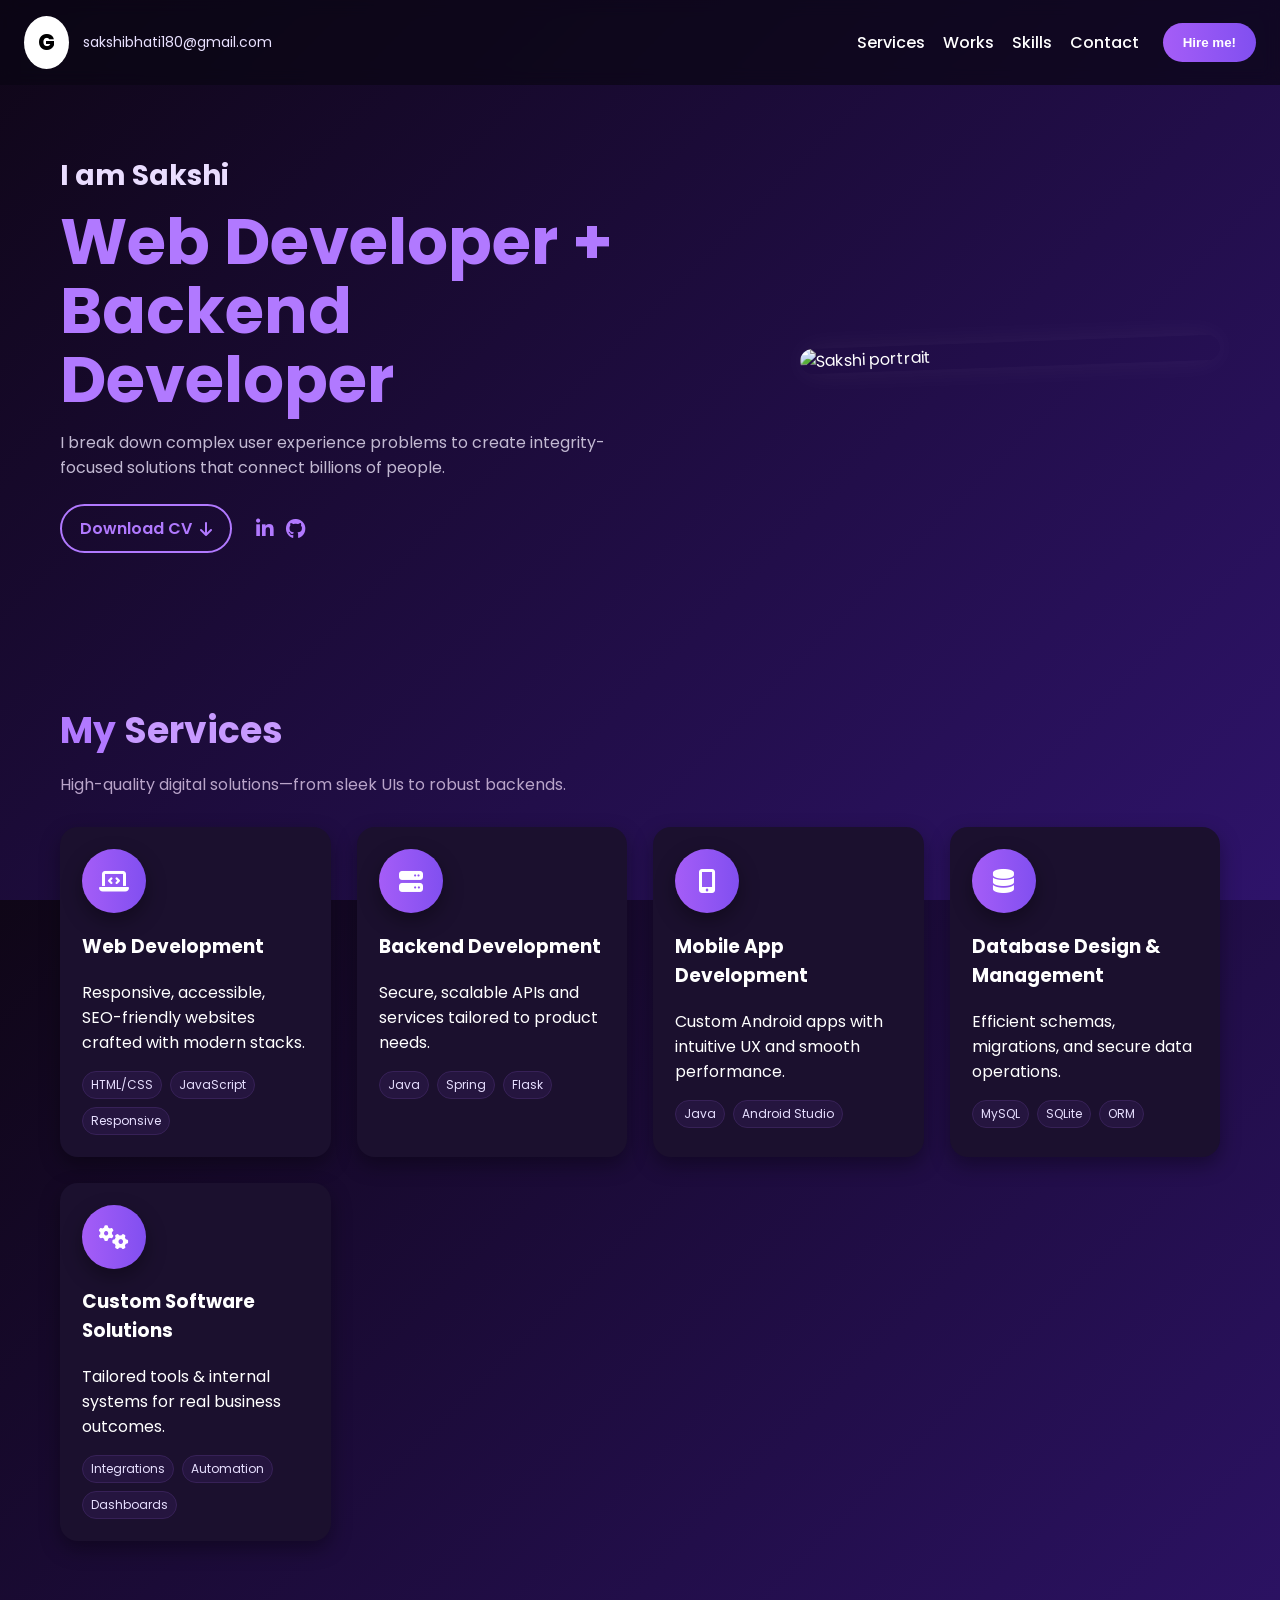
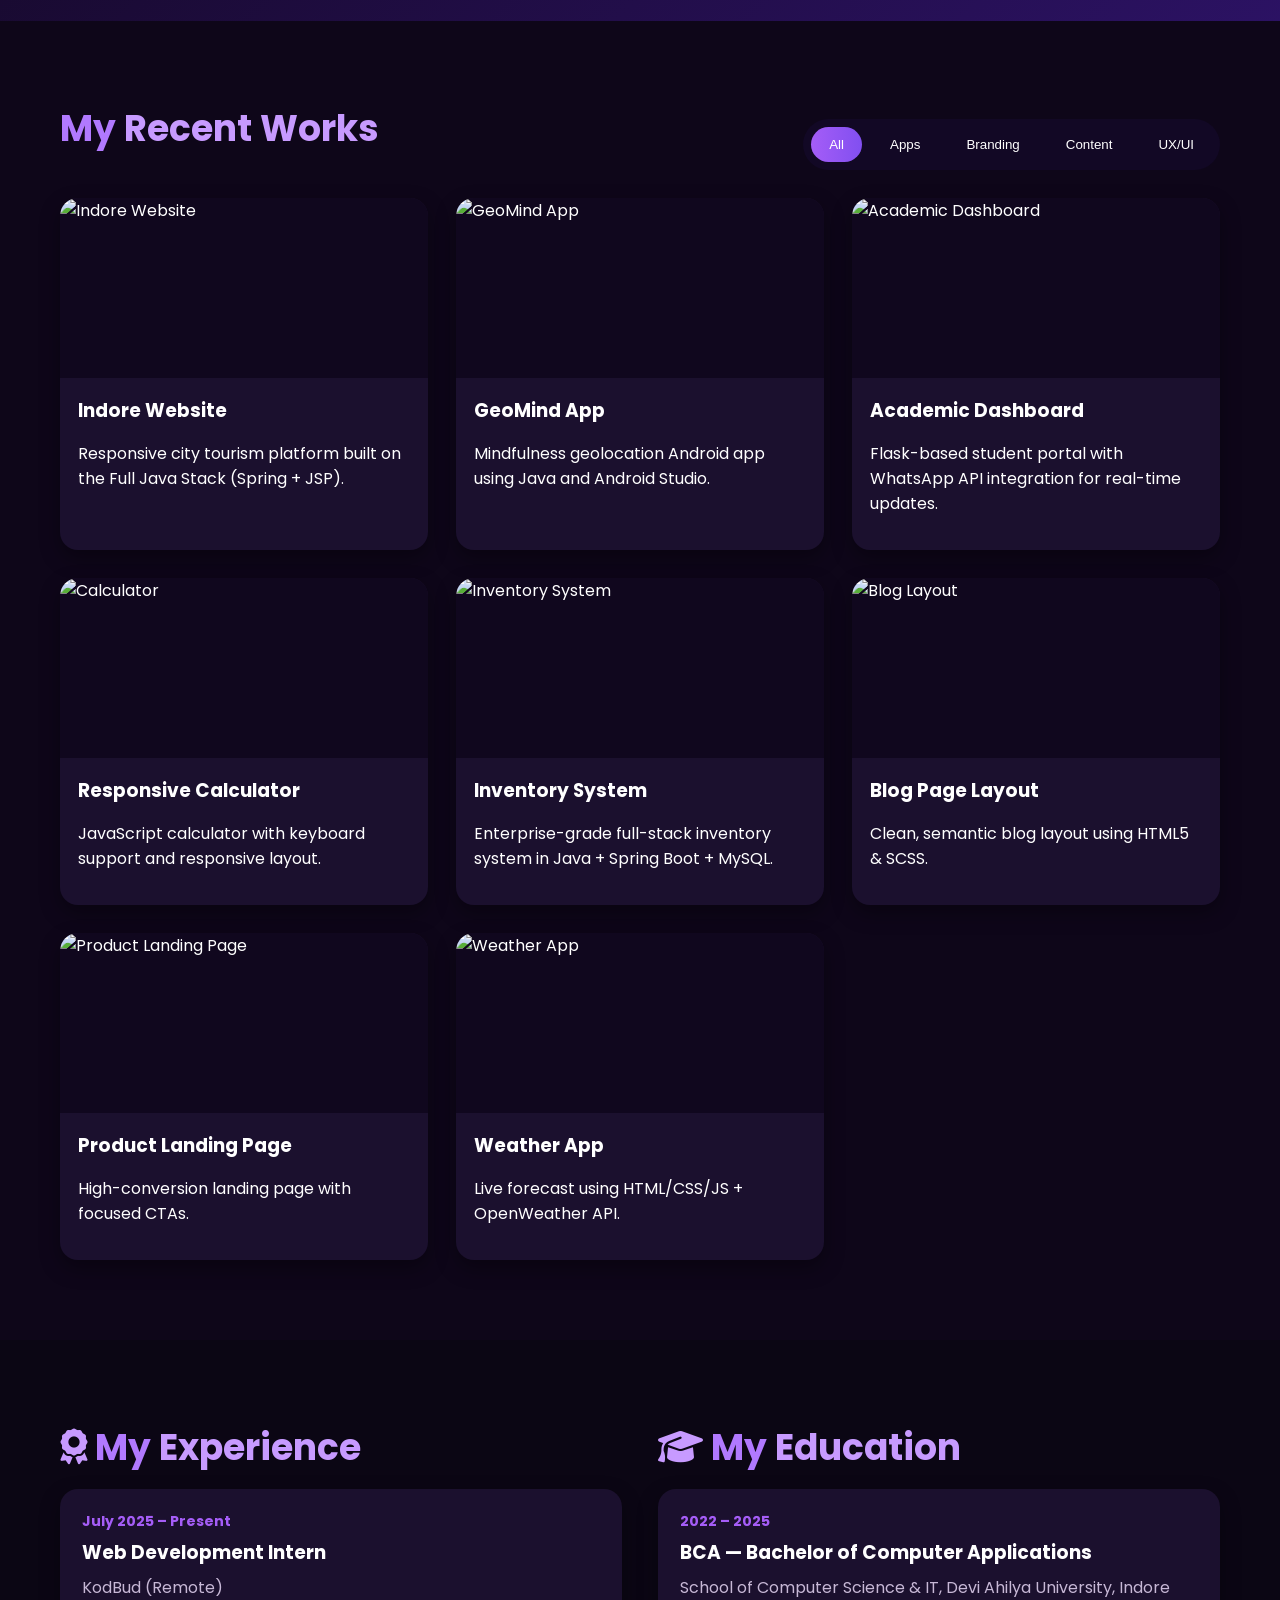
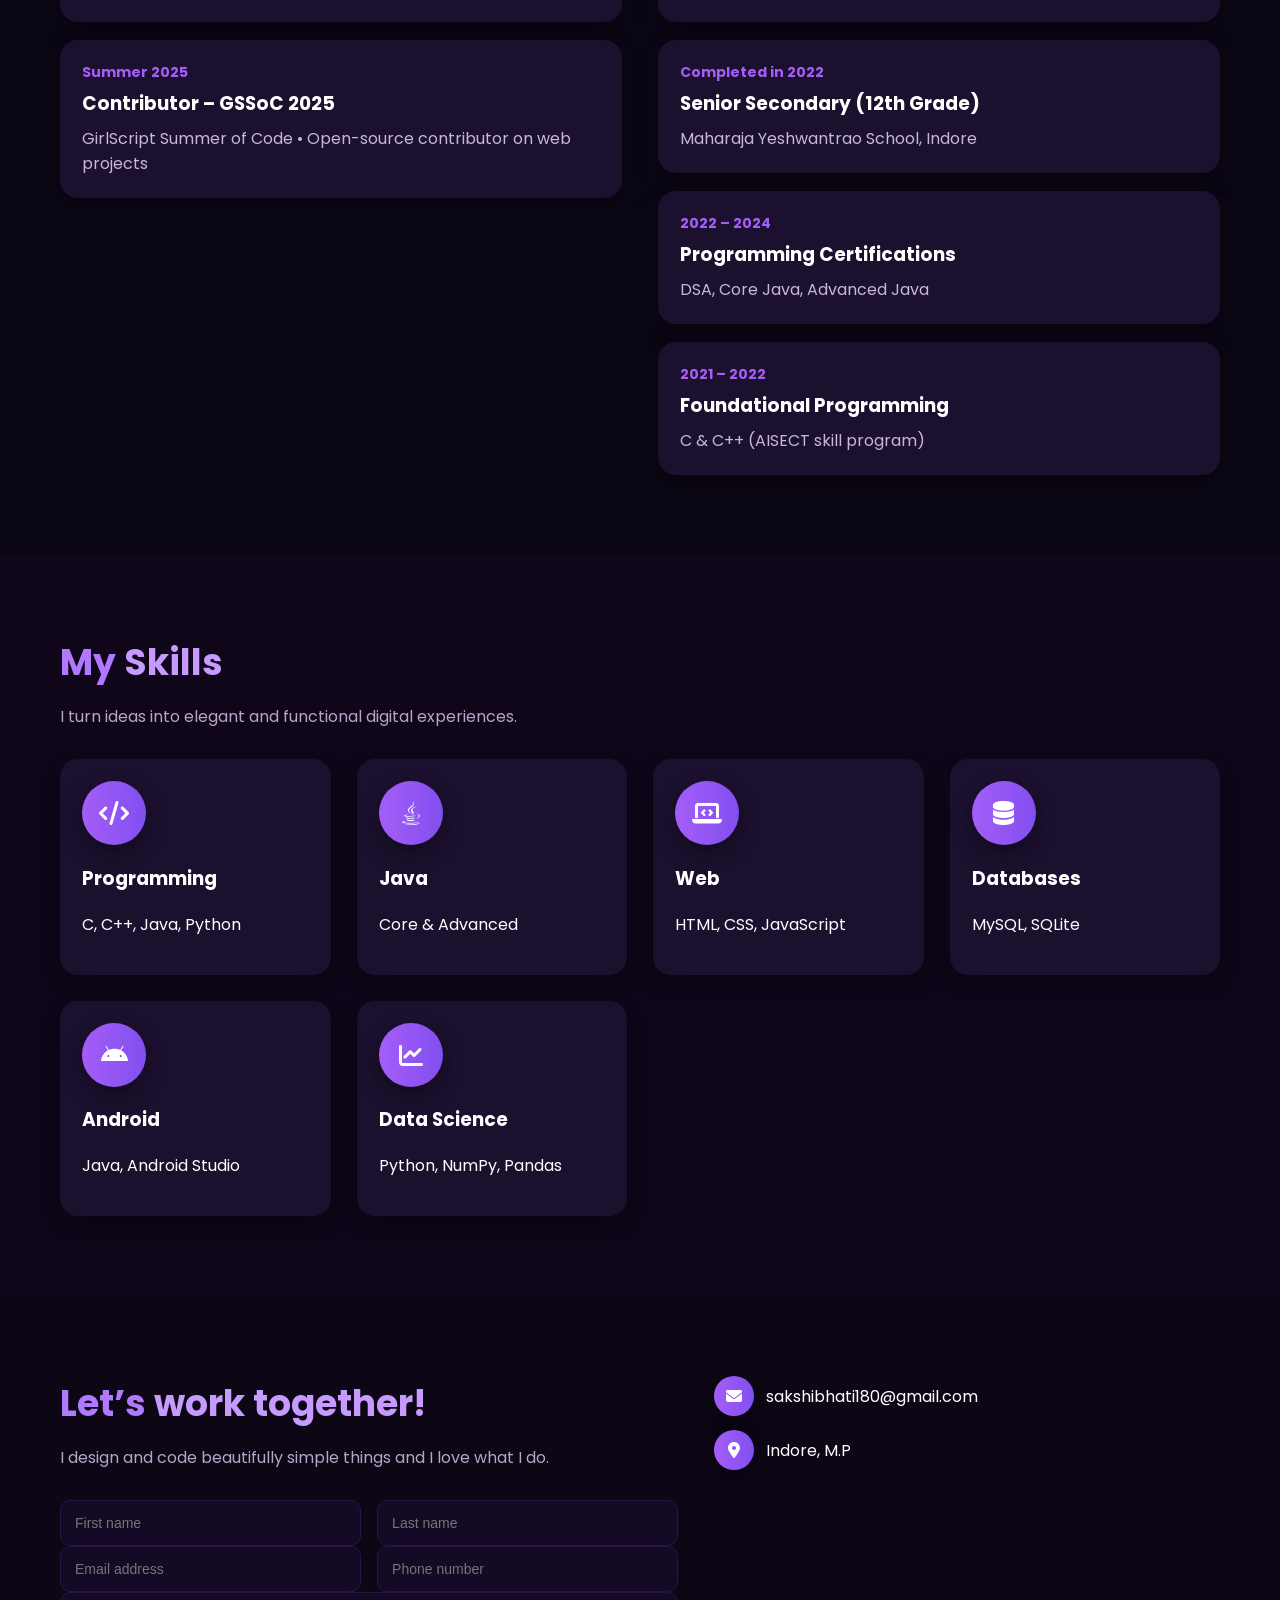
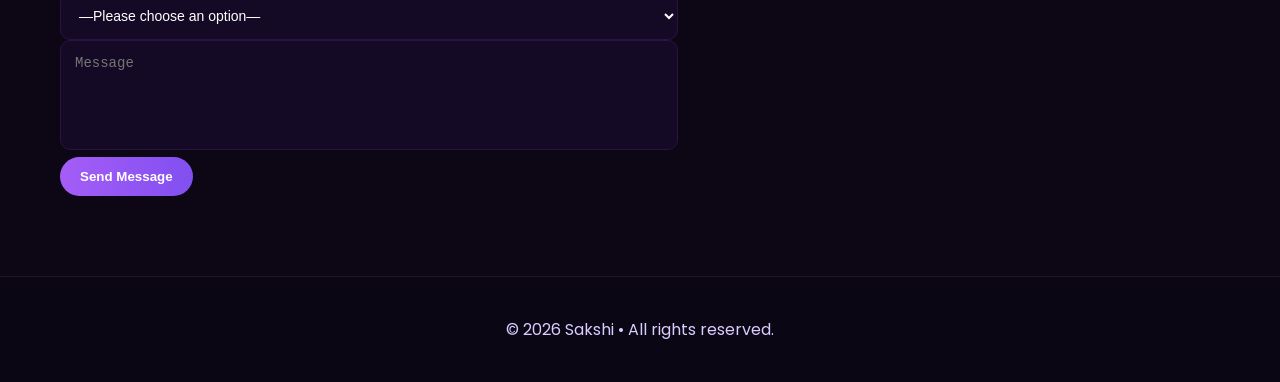
==== index.html @ 9654d1f6 "Intitial commit" ====
<!DOCTYPE html>
<html lang="en">
<head>
  <meta charset="UTF-8" />
  <meta name="viewport" content="width=device-width, initial-scale=1" />
  <title>Sakshi | Web & Backend Developer</title>
  <link rel="stylesheet" href="styles.css" />
  <link rel="preconnect" href="https://fonts.googleapis.com">
  <link href="https://fonts.googleapis.com/css2?family=Poppins:wght@400;500;600;700&display=swap" rel="stylesheet">
  <link rel="stylesheet"
        href="https://cdnjs.cloudflare.com/ajax/libs/font-awesome/6.5.0/css/all.min.css"
        integrity="sha512-bxKk8+0HqzvGgQq2cQ9f0eG3n7c9N1+o5s1Fv4N1Q4d3Y4Vx1H7wS5KqF2Gbqz0n8e8O1cD9qQh4vS8Qm1wZ3A=="
        crossorigin="anonymous" referrerpolicy="no-referrer" />
</head>
<body>

  <!-- ====== NAVBAR ====== -->
  <header class="navbar">
    <div class="brand">
      <div class="logo">G</div>
      <span class="brand-email">sakshibhati180@gmail.com</span>
    </div>

    <nav class="nav-links" id="mainNav">
      <a href="#services" class="nav-link">Services</a>
      <a href="#portfolio" class="nav-link">Works</a>
      <a href="#skills" class="nav-link">Skills</a>
      <a href="#contact" class="nav-link">Contact</a>
      <button class="hire-btn" onclick="document.querySelector('#contact').scrollIntoView({behavior:'smooth'})">
        Hire me!
      </button>
    </nav>

    <button class="hamburger" aria-label="Open menu" aria-expanded="false" aria-controls="mainNav" id="hamburgerBtn">
      <span></span><span></span><span></span>
    </button>
  </header>

  <!-- ====== HERO ====== -->
  <main class="hero">
    <div class="intro">
      <h1>I am Sakshi</h1>
      <h2><span class="accent">Web Developer +</span><br><span class="accent">Backend Developer</span></h2>
      <p>
        I break down complex user experience problems to create integrity-focused solutions
        that connect billions of people.
      </p>

      <div class="hero-actions">
        <a href="#" class="btn-outline">Download CV <i class="fa-solid fa-arrow-down"></i></a>
        <div class="socials">
          <a href="https://www.linkedin.com/in/sakshi142004" aria-label="LinkedIn"><i class="fab fa-linkedin-in"></i></a>
          <a href="https://github.com/sakshi142004" aria-label="GitHub"><i class="fab fa-github"></i></a>
        </div>
      </div>
    </div>

    <div class="hero-photo">
      <img src="tinuphoto.jpg" alt="Sakshi portrait">
    </div>
  </main>

  <!-- ====== SERVICES ====== -->
  <section id="services" class="services-section section">
    <h2 class="section-title"><span class="accent">My</span> Services</h2>
    <p class="section-sub">High-quality digital solutions—from sleek UIs to robust backends.</p>

    <div class="card-grid">
      <article class="service-card fade-in">
        <div class="icon-circle"><i class="fas fa-laptop-code"></i></div>
        <h3>Web Development</h3>
        <p>Responsive, accessible, SEO-friendly websites crafted with modern stacks.</p>
        <ul class="chip-list">
          <li>HTML/CSS</li><li>JavaScript</li><li>Responsive</li>
        </ul>
      </article>

      <article class="service-card fade-in">
        <div class="icon-circle"><i class="fas fa-server"></i></div>
        <h3>Backend Development</h3>
        <p>Secure, scalable APIs and services tailored to product needs.</p>
        <ul class="chip-list">
          <li>Java</li><li>Spring</li><li>Flask</li>
        </ul>
      </article>

      <article class="service-card fade-in">
        <div class="icon-circle"><i class="fas fa-mobile-screen-button"></i></div>
        <h3>Mobile App Development</h3>
        <p>Custom Android apps with intuitive UX and smooth performance.</p>
        <ul class="chip-list">
          <li>Java</li><li>Android Studio</li>
        </ul>
      </article>

      <article class="service-card fade-in">
        <div class="icon-circle"><i class="fas fa-database"></i></div>
        <h3>Database Design & Management</h3>
        <p>Efficient schemas, migrations, and secure data operations.</p>
        <ul class="chip-list">
          <li>MySQL</li><li>SQLite</li><li>ORM</li>
        </ul>
      </article>

      <article class="service-card fade-in">
        <div class="icon-circle"><i class="fas fa-cogs"></i></div>
        <h3>Custom Software Solutions</h3>
        <p>Tailored tools & internal systems for real business outcomes.</p>
        <ul class="chip-list">
          <li>Integrations</li><li>Automation</li><li>Dashboards</li>
        </ul>
      </article>
    </div>
  </section>

  <!-- ====== WORKS / PORTFOLIO ====== -->
  <section id="portfolio" class="works section">
    <div class="works-header">
      <h2 class="section-title"><span class="accent">My</span> Recent Works</h2>

      <div class="filter-tabs" role="tablist" aria-label="Filter projects">
        <button class="filter-btn active" data-filter="all" role="tab" aria-selected="true">All</button>
        <button class="filter-btn" data-filter="apps" role="tab">Apps</button>
        <button class="filter-btn" data-filter="branding" role="tab">Branding</button>
        <button class="filter-btn" data-filter="content" role="tab">Content</button>
        <button class="filter-btn" data-filter="uxui" role="tab">UX/UI</button>
      </div>
    </div>

    <div class="portfolio-grid" id="projects">
      <!-- 🖼️ Indore Website (Branding/UXUI) -->
      <a class="project-card fade-in" href="https://github.com/sakshi142004/city-website"
         data-category="branding uxui">
        <img src="indore_website.png" alt="Indore Website" />
        <div class="project-info">
          <h3>Indore Website</h3>
          <p>Responsive city tourism platform built on the Full Java Stack (Spring + JSP).</p>
        </div>
      </a>

      <!-- 📱 GeoMind (Apps) -->
      <a class="project-card fade-in" href="https://github.com/Golu7723/GeoMind"
         data-category="apps">
        <img src="loginbackground1.webp" alt="GeoMind App" />
        <div class="project-info">
          <h3>GeoMind App</h3>
          <p>Mindfulness geolocation Android app using Java and Android Studio.</p>
        </div>
      </a>

      <!-- 🧑‍🎓 Academic Dashboard (Apps/Content) -->
      <a class="project-card fade-in" href="https://github.com/sakshi142004/Academi_chat"
         data-category="apps content">
        <img src="academic_chat.png" alt="Academic Dashboard" />
        <div class="project-info">
          <h3>Academic Dashboard</h3>
          <p>Flask-based student portal with WhatsApp API integration for real-time updates.</p>
        </div>
      </a>

      <!-- 🧮 Calculator (Apps) -->
      <a class="project-card fade-in" href="https://gist.github.com/sakshi142004/0f8b11f295ad87b9e7c0496e1297cc1f"
         data-category="apps">
        <img src="calculator.png" alt="Calculator" />
        <div class="project-info">
          <h3>Responsive Calculator</h3>
          <p>JavaScript calculator with keyboard support and responsive layout.</p>
        </div>
      </a>

      <!-- 📦 Inventory System (Apps/Branding) -->
      <a class="project-card fade-in" href="#"
         data-category="apps branding">
        <img src="inventory_management_system.png" alt="Inventory System" />
        <div class="project-info">
          <h3>Inventory System</h3>
          <p>Enterprise-grade full-stack inventory system in Java + Spring Boot + MySQL.</p>
        </div>
      </a>

      <!-- 📝 Blog Layout (Content/UXUI) -->
      <a class="project-card fade-in" href="https://gist.github.com/sakshi142004/ddf5e449a611ef99bb5cce966c31fd37"
         data-category="content uxui">
        <img src="blog_page.png" alt="Blog Layout" />
        <div class="project-info">
          <h3>Blog Page Layout</h3>
          <p>Clean, semantic blog layout using HTML5 & SCSS.</p>
        </div>
      </a>

      <!-- 📦 Landing Page (Branding/UXUI) -->
      <a class="project-card fade-in" href="https://gist.github.com/sakshi142004/2fe79bac2adc45110d69d0753b5379e2"
         data-category="branding uxui">
        <img src="product_landing_page.png" alt="Product Landing Page" />
        <div class="project-info">
          <h3>Product Landing Page</h3>
          <p>High-conversion landing page with focused CTAs.</p>
        </div>
      </a>

      <!-- ☀️ Weather App (Apps) -->
      <a class="project-card fade-in" href="https://github.com/sakshi142004/weather"
         data-category="apps">
        <img src="image.png" alt="Weather App" />
        <div class="project-info">
          <h3>Weather App</h3>
          <p>Live forecast using HTML/CSS/JS + OpenWeather API.</p>
        </div>
      </a>
    </div>
  </section>

  <!-- ====== RESUME ====== -->
  <section id="resume" class="resume section">
    <div class="resume-column">
      <h2 class="section-title"><i class="fas fa-award"></i> <span class="accent">My</span> Experience</h2>
      <div class="timeline">
        <article class="resume-card fade-in">
          <h4>July 2025 – Present</h4>
          <h3>Web Development Intern</h3>
          <p>KodBud (Remote)</p>
        </article>

        <article class="resume-card fade-in">
          <h4>Summer 2025</h4>
          <h3>Contributor – GSSoC 2025</h3>
          <p>GirlScript Summer of Code • Open-source contributor on web projects</p>
        </article>
      </div>
    </div>

    <div class="resume-column">
      <h2 class="section-title"><i class="fas fa-graduation-cap"></i> <span class="accent">My</span> Education</h2>
      <div class="timeline">
        <article class="resume-card fade-in">
          <h4>2022 – 2025</h4>
          <h3>BCA — Bachelor of Computer Applications</h3>
          <p>School of Computer Science & IT, Devi Ahilya University, Indore</p>
        </article>

        <article class="resume-card fade-in">
          <h4>Completed in 2022</h4>
          <h3>Senior Secondary (12th Grade)</h3>
          <p>Maharaja Yeshwantrao School, Indore</p>
        </article>

        <article class="resume-card fade-in">
          <h4>2022 – 2024</h4>
          <h3>Programming Certifications</h3>
          <p>DSA, Core Java, Advanced Java</p>
        </article>

        <article class="resume-card fade-in">
          <h4>2021 – 2022</h4>
          <h3>Foundational Programming</h3>
          <p>C & C++ (AISECT skill program)</p>
        </article>
      </div>
    </div>
  </section>

  <!-- ====== SKILLS ====== -->
  <section id="skills" class="skills section">
    <h2 class="section-title"><span class="accent">My</span> Skills</h2>
    <p class="section-sub">I turn ideas into elegant and functional digital experiences.</p>

    <div class="card-grid skills-grid">
      <article class="skill-card fade-in">
        <div class="icon-circle"><i class="fas fa-code"></i></div>
        <h3>Programming</h3>
        <p>C, C++, Java, Python</p>
      </article>

      <article class="skill-card fade-in">
        <div class="icon-circle"><i class="fab fa-java"></i></div>
        <h3>Java</h3>
        <p>Core & Advanced</p>
      </article>

      <article class="skill-card fade-in">
        <div class="icon-circle"><i class="fas fa-laptop-code"></i></div>
        <h3>Web</h3>
        <p>HTML, CSS, JavaScript</p>
      </article>

      <article class="skill-card fade-in">
        <div class="icon-circle"><i class="fas fa-database"></i></div>
        <h3>Databases</h3>
        <p>MySQL, SQLite</p>
      </article>

      <article class="skill-card fade-in">
        <div class="icon-circle"><i class="fab fa-android"></i></div>
        <h3>Android</h3>
        <p>Java, Android Studio</p>
      </article>

      <article class="skill-card fade-in">
        <div class="icon-circle"><i class="fas fa-chart-line"></i></div>
        <h3>Data Science</h3>
        <p>Python, NumPy, Pandas</p>
      </article>
    </div>
  </section>

  <!-- ====== CONTACT ====== -->
  <section id="contact" class="contact section">
    <div class="contact-left">
      <h2 class="section-title"><span class="accent">Let’s</span> work together!</h2>
      <p class="section-sub">
        I design and code beautifully simple things and I love what I do.
      </p>

      <!-- FormSubmit -->
      <form class="contact-form"
            action="https://formsubmit.co/sakshibhati180%40gmail.com"
            method="POST">
        <input type="hidden" name="_captcha" value="false">
        <input type="hidden" name="_template" value="box">
        <input type="hidden" name="_next" value="https://sakshi142004.github.io/portfolio/thank-you.html">

        <div class="form-row">
          <input type="text" name="First_Name" placeholder="First name" required>
          <input type="text" name="Last_Name" placeholder="Last name" required>
        </div>

        <div class="form-row">
          <input type="email" name="Email" placeholder="Email address" required>
          <input type="tel" name="Phone" placeholder="Phone number">
        </div>

        <select name="Reason" required>
          <option value="">—Please choose an option—</option>
          <option value="project">Start a project</option>
          <option value="collaboration">Collaboration</option>
          <option value="hiring">Freelance inquiry</option>
        </select>

        <textarea name="Message" placeholder="Message" rows="5" required></textarea>
        <button type="submit" class="btn-gradient">Send Message</button>
      </form>
    </div>

    <div class="contact-right">
      <div class="info-item">
        <div class="icon-circle sm"><i class="fas fa-envelope"></i></div>
        <div class="info-text">sakshibhati180@gmail.com</div>
      </div>
      <div class="info-item">
        <div class="icon-circle sm"><i class="fas fa-map-marker-alt"></i></div>
        <div class="info-text">Indore, M.P</div>
      </div>
    </div>
  </section>

  <footer class="footer">
    <p>© <span id="year"></span> Sakshi • All rights reserved.</p>
  </footer>

  <script src="script.js"></script>
</body>
</html>
---- styles.css ----
/* ==== Base ==== */
:root{
  --bg1:#0f0617;
  --bg2:#0b0614;
  --card:#1b102e;
  --accent:#a55df7;
  --accent-2:#814ff0;
  --text:#ffffff;
  --muted:#c3b0f2;
  --sub:#b9a4c9;
  --shadow:0 8px 20px rgba(0,0,0,.35);
}

*{box-sizing:border-box}
html,body{height:100%}
body{
  margin:0;
  font-family:'Poppins',system-ui,Segoe UI,Roboto,Arial,sans-serif;
  color:var(--text);
  background:linear-gradient(135deg,#0f0617,#2e136a);
}

img{max-width:100%;display:block}

/* ==== Utilities ==== */
.section{padding:80px 60px}
.section-title{
  font-size:36px;
  margin:0 0 14px;
  color:#c79aff;
}
.section-sub{color:var(--sub);margin:0 0 30px;max-width:780px}
.accent{color:#b179ff}

.btn-outline{
  display:inline-flex;gap:8px;align-items:center;
  border:2px solid #b179ff;color:#b179ff;
  padding:10px 18px;border-radius:28px;text-decoration:none;font-weight:600;
}
.btn-gradient,.hire-btn{
  background:linear-gradient(to right,var(--accent),var(--accent-2));
  color:#fff;border:none;border-radius:26px;
  padding:12px 20px;font-weight:700;cursor:pointer;
}
.btn-gradient:hover,.hire-btn:hover{transform:translateY(-1px)}
.icon-circle{
  width:64px;height:64px;border-radius:50%;
  background:linear-gradient(to right,var(--accent),var(--accent-2));
  display:flex;align-items:center;justify-content:center;
  color:#fff;font-size:24px;box-shadow:var(--shadow)
}
.icon-circle.sm{width:40px;height:40px;font-size:16px}
.chip-list{display:flex;gap:8px;flex-wrap:wrap;margin:10px 0 0;padding:0;list-style:none}
.chip-list li{
  font-size:12px;background:#25153f;border:1px solid #372157;
  padding:4px 8px;border-radius:999px;color:#e7dfff
}

/* ==== Navbar ==== */
.navbar{
  position:sticky;top:0;z-index:50;
  display:flex;justify-content:space-between;align-items:center;
  padding:16px 24px;background:rgba(11,6,20,.7);backdrop-filter:blur(8px)
}
.brand{display:flex;align-items:center;gap:14px}
.logo{
  background:#fff;color:#000;border-radius:50%;padding:10px 14px;
  font-weight:800;font-size:22px
}
.brand-email{font-size:14px;color:#e9e1ff}

.nav-links{display:flex;align-items:center;gap:18px}
.nav-links a{color:#fff;text-decoration:none;font-weight:500}
.hire-btn{margin-left:6px}

/* Hamburger */
.hamburger{
  display:none;background:none;border:none;cursor:pointer;gap:5px;flex-direction:column
}
.hamburger span{width:26px;height:3px;background:#fff;border-radius:2px}

/* Mobile nav */
@media (max-width: 900px){
  .nav-links{
    position:absolute;right:16px;top:64px;display:none;flex-direction:column;
    width:220px;background:#1b102e;padding:16px;border-radius:14px;box-shadow:var(--shadow)
  }
  .nav-links.show{display:flex}
  .hamburger{display:flex}
}

/* ==== Hero ==== */
.hero{
  display:grid;grid-template-columns:1.1fr .9fr;gap:40px;align-items:center;
  padding:70px 60px
}
.hero .intro h1{margin:0 0 10px;font-size:28px;color:#eaddff}
.hero .intro h2{margin:0 0 16px;font-size:64px;line-height:1.08}
.hero .intro p{color:#c2b9d2;max-width:560px}
.hero-actions{display:flex;gap:24px;align-items:center;margin-top:24px}
.socials a{color:#b179ff;font-size:20px;margin-right:8px}
.hero-photo img{
  width:100%;max-width:420px;border-radius:28px;transform:rotate(-2deg);
  box-shadow:0 0 30px rgba(255,255,255,.06);margin-left:auto
}
@media (max-width: 900px){
  .hero{grid-template-columns:1fr;text-align:left}
  .hero-photo{order:-1}
  .hero .intro h2{font-size:46px}
}

/* ==== Cards / grids ==== */
.card-grid{
  display:grid;gap:26px;
  grid-template-columns:repeat(auto-fit,minmax(240px,1fr));
}
.service-card,.skill-card,.resume-card,.project-card{
  background:var(--card);border-radius:18px;padding:22px;
  box-shadow:var(--shadow);transition:transform .25s ease,opacity .4s ease;
  opacity:0;transform:translateY(18px)
}
.service-card:hover,.skill-card:hover,.resume-card:hover,.project-card:hover{
  transform:translateY(-4px)
}
.fade-in.visible{opacity:1;transform:translateY(0)}

/* ==== Works / Portfolio ==== */
.works{background:#0e0619}
.works-header{display:flex;flex-wrap:wrap;align-items:end;gap:18px;justify-content:space-between}
.filter-tabs{display:flex;gap:10px;background:#120825;padding:8px;border-radius:30px}
.filter-btn{
  background:transparent;border:none;color:#fff;padding:10px 18px;border-radius:24px;cursor:pointer
}
.filter-btn.active{background:linear-gradient(to right,var(--accent),var(--accent-2))}
.portfolio-grid{
  margin-top:28px;display:grid;gap:28px;
  grid-template-columns:repeat(auto-fit,minmax(280px,1fr))
}
.project-card{padding:0;overflow:hidden;text-decoration:none;color:inherit}
.project-card img{width:100%;height:180px;object-fit:cover;background:#10071e}
.project-info{padding:18px}
.project-info h3{margin:0 0 6px}

/* ==== Resume two balanced columns ==== */
.resume{background:var(--bg2);display:grid;gap:36px;grid-template-columns:repeat(2,1fr)}
.resume .timeline{display:grid;gap:18px}
.resume-card h4{color:var(--accent);margin:0 0 6px;font-size:14px}
.resume-card h3{margin:0 0 8px}
.resume-card p{margin:0;color:#c7b8d6}
@media (max-width: 900px){ .resume{grid-template-columns:1fr}}

/* ==== Skills ==== */
.skills{background:#0f0619}

/* ==== Contact ==== */
.contact{display:grid;gap:36px;grid-template-columns:1.1fr .9fr;background:#0c0615}
.form-row{display:grid;gap:16px;grid-template-columns:1fr 1fr}
.contact-form input,.contact-form select,.contact-form textarea{
  width:100%;background:#140a26;border:1px solid #281541;color:#fff;border-radius:10px;
  padding:14px;font-size:14px;outline:none
}
.contact-form textarea{resize:none}
@media (max-width: 900px){
  .contact{grid-template-columns:1fr}
  .form-row{grid-template-columns:1fr}
}
.info-item{display:flex;align-items:center;gap:12px;margin-bottom:14px}
.footer{padding:24px;text-align:center;color:#d9ccff;background:#0b0614;border-top:1px solid #1e1330}

/* ==== Thank-you card extra (if loaded alone) ==== */
.thank-you-card{
  min-height:100dvh;display:grid;place-items:center;padding:40px;
}
.thank-you-card .card{
  background:var(--card);padding:32px;border-radius:18px;text-align:center;box-shadow:var(--shadow);
  max-width:520px
}
.thank-you-card .btn-gradient{margin-top:16px}
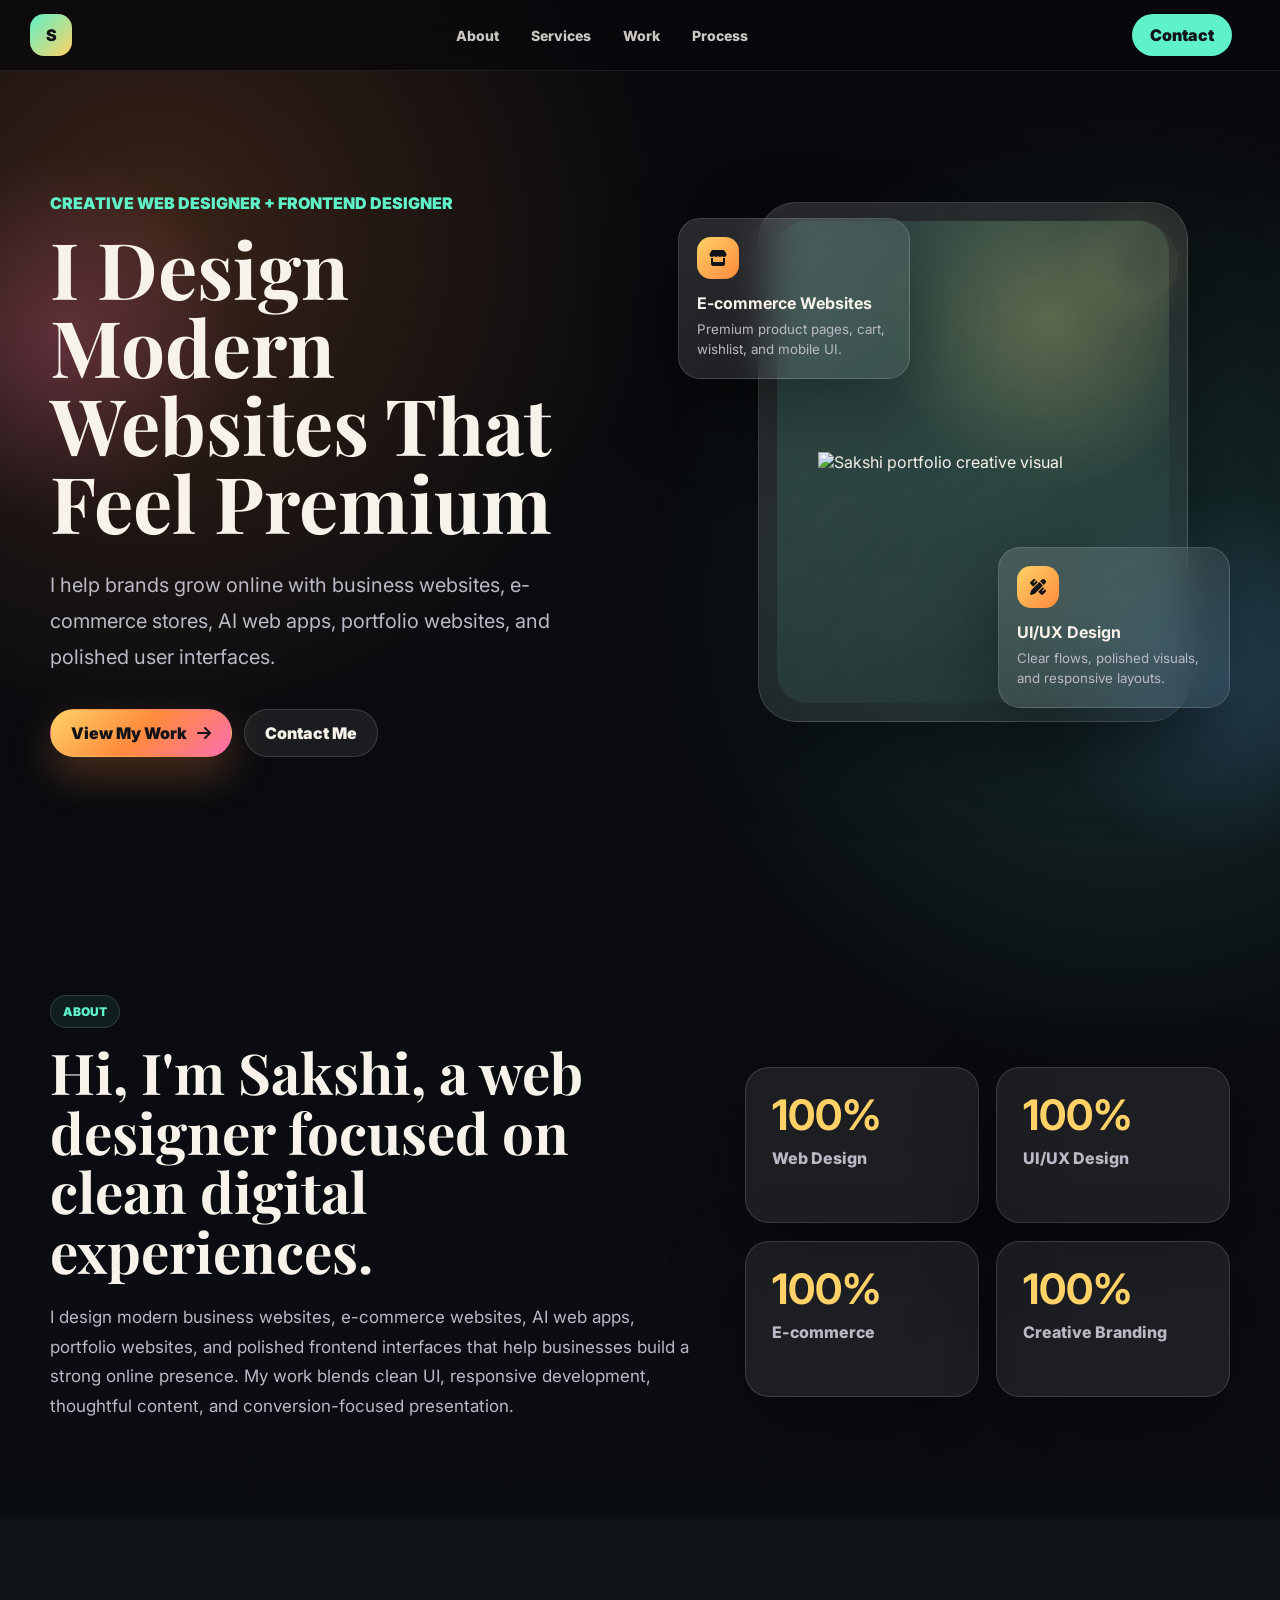
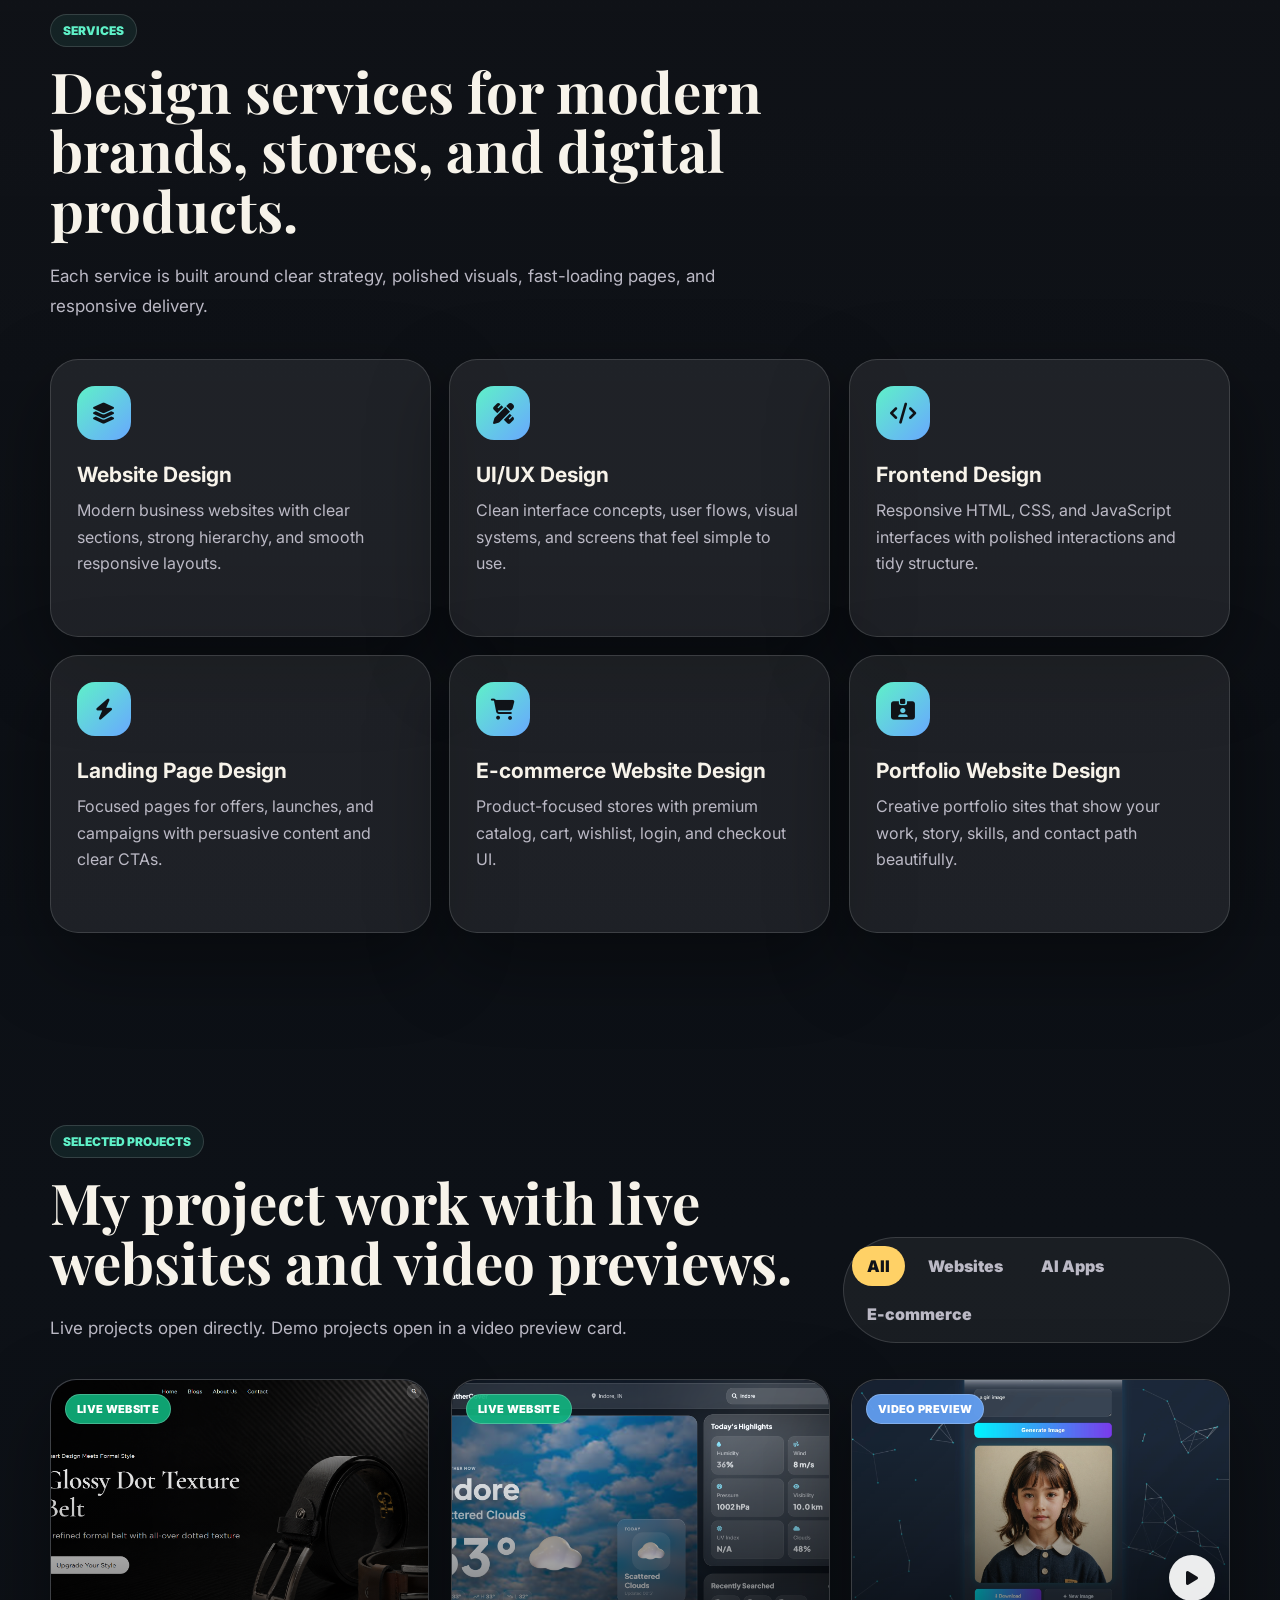
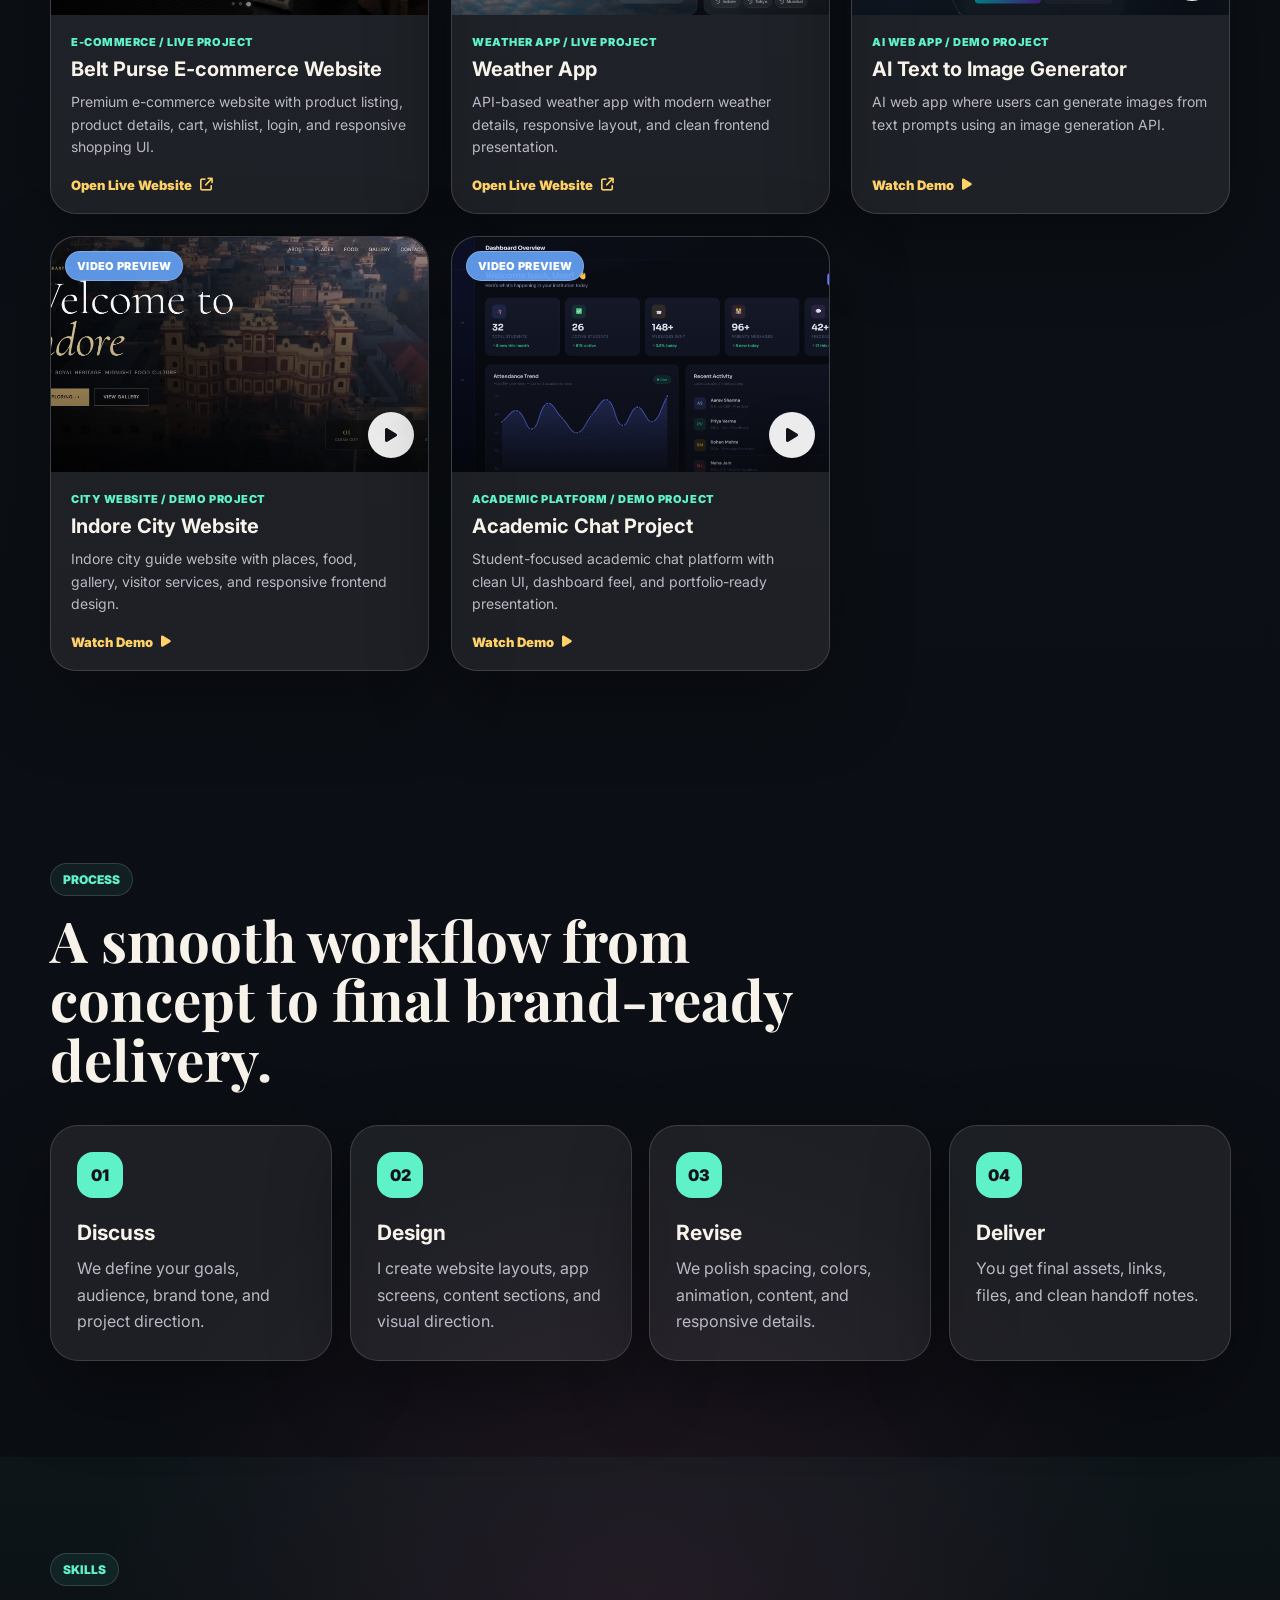
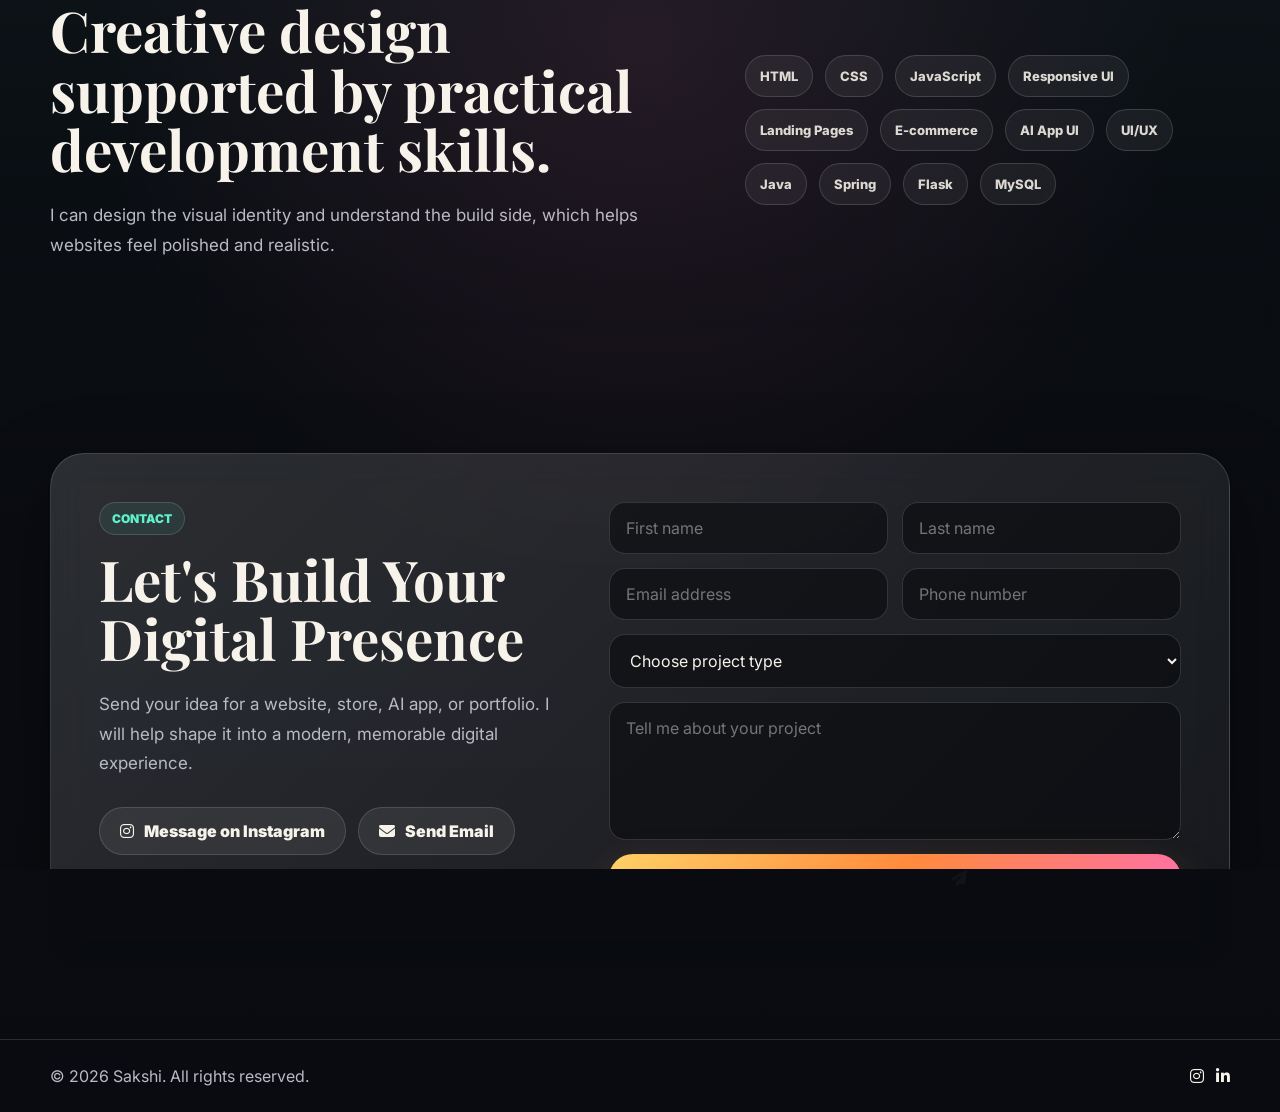
==== commit c2861dcd: "fix ui , email" ====
--- a/index.html
+++ b/index.html
@@ -3,358 +3,338 @@
 <head>
   <meta charset="UTF-8" />
   <meta name="viewport" content="width=device-width, initial-scale=1" />
-  <title>Sakshi | Web & Backend Developer</title>
+  <meta name="description" content="Sakshi designs modern business websites, e-commerce stores, AI web apps, portfolio websites, and polished frontend experiences." />
+  <title>Sakshi | Web Designer & Frontend Designer</title>
+  <link rel="preconnect" href="https://fonts.googleapis.com">
+  <link rel="preconnect" href="https://fonts.gstatic.com" crossorigin>
+  <link href="https://fonts.googleapis.com/css2?family=Inter:wght@400;500;600;700;800;900&family=Playfair+Display:wght@700&display=swap" rel="stylesheet">
+  <link rel="stylesheet" href="https://cdnjs.cloudflare.com/ajax/libs/font-awesome/6.5.0/css/all.min.css" crossorigin="anonymous" referrerpolicy="no-referrer" />
   <link rel="stylesheet" href="styles.css" />
-  <link rel="preconnect" href="https://fonts.googleapis.com">
-  <link href="https://fonts.googleapis.com/css2?family=Poppins:wght@400;500;600;700&display=swap" rel="stylesheet">
-  <link rel="stylesheet"
-        href="https://cdnjs.cloudflare.com/ajax/libs/font-awesome/6.5.0/css/all.min.css"
-        integrity="sha512-bxKk8+0HqzvGgQq2cQ9f0eG3n7c9N1+o5s1Fv4N1Q4d3Y4Vx1H7wS5KqF2Gbqz0n8e8O1cD9qQh4vS8Qm1wZ3A=="
-        crossorigin="anonymous" referrerpolicy="no-referrer" />
 </head>
 <body>
-
-  <!-- ====== NAVBAR ====== -->
-  <header class="navbar">
-    <div class="brand">
-      <div class="logo">G</div>
-      <span class="brand-email">sakshibhati180@gmail.com</span>
-    </div>
-
-    <nav class="nav-links" id="mainNav">
+  <div class="page-loader" aria-hidden="true"><span></span></div>
+
+  <header class="navbar" id="top">
+    <a href="#top" class="brand" aria-label="Sakshi portfolio home">
+      <span class="logo">S</span>
+    </a>
+
+    <nav class="nav-links" id="mainNav" aria-label="Primary navigation">
+      <a href="#about" class="nav-link">About</a>
       <a href="#services" class="nav-link">Services</a>
-      <a href="#portfolio" class="nav-link">Works</a>
-      <a href="#skills" class="nav-link">Skills</a>
-      <a href="#contact" class="nav-link">Contact</a>
-      <button class="hire-btn" onclick="document.querySelector('#contact').scrollIntoView({behavior:'smooth'})">
-        Hire me!
-      </button>
+      <a href="#portfolio" class="nav-link">Work</a>
+      <a href="#process" class="nav-link">Process</a>
+      
     </nav>
+
+    <button class="nav-cta" onclick="document.querySelector('#contact').scrollIntoView({behavior:'smooth'})">
+      Contact
+    </button>
 
     <button class="hamburger" aria-label="Open menu" aria-expanded="false" aria-controls="mainNav" id="hamburgerBtn">
       <span></span><span></span><span></span>
     </button>
   </header>
 
-  <!-- ====== HERO ====== -->
-  <main class="hero">
-    <div class="intro">
-      <h1>I am Sakshi</h1>
-      <h2><span class="accent">Web Developer +</span><br><span class="accent">Backend Developer</span></h2>
-      <p>
-        I break down complex user experience problems to create integrity-focused solutions
-        that connect billions of people.
+  <main>
+    <section class="hero section" id="home">
+      <div class="hero-bg" aria-hidden="true">
+        <span class="orb orb-one"></span>
+        <span class="orb orb-two"></span>
+        <span class="shape shape-cube"></span>
+        <span class="shape shape-ring"></span>
+        <span class="particle p1"></span>
+        <span class="particle p2"></span>
+        <span class="particle p3"></span>
+      </div>
+
+      <div class="hero-copy">
+        <p class="eyebrow reveal-text">Creative web designer + frontend designer</p>
+        <h1 class="reveal-text">I Design Modern Websites That Feel Premium</h1>
+        <p class="hero-sub reveal-text">
+          I help brands grow online with business websites, e-commerce stores,
+          AI web apps, portfolio websites, and polished user interfaces.
+        </p>
+        <div class="hero-actions reveal-text">
+          <a href="#portfolio" class="btn btn-primary">View My Work <i class="fa-solid fa-arrow-right"></i></a>
+          <a href="#contact" class="btn btn-secondary">Contact Me</a>
+        </div>
+       
+      </div>
+
+      <div class="hero-stage fade-in">
+        <div class="stage-card glass-card tilt-card" data-tilt>
+          <div class="speech-bubble">Clean layouts, smooth motion, strong first impression.</div>
+          <!-- Replace this Google Drive file ID if you want to use a different hero image.
+               Make sure the Drive file sharing is set to "Anyone with the link can view". -->
+          <img
+            class="hero-feature-image"
+            src="https://drive.google.com/thumbnail?id=1B0b5QG5gS_Xbb7tC96PNYk0YIH5Vdksk&sz=w1000"
+            alt="Sakshi portfolio creative visual">
+        </div>
+
+        <div class="floating-card card-one glass-card" data-depth="0.6">
+          <i class="fa-solid fa-store"></i>
+          <strong>E-commerce Websites</strong>
+          <small>Premium product pages, cart, wishlist, and mobile UI.</small>
+        </div>
+        <div class="floating-card card-two glass-card" data-depth="0.9">
+          <i class="fa-solid fa-pen-ruler"></i>
+          <strong>UI/UX Design</strong>
+          <small>Clear flows, polished visuals, and responsive layouts.</small>
+        </div>
+      </div>
+    </section>
+
+    <section class="about section" id="about">
+      <div class="section-kicker">About</div>
+      <div class="split">
+        <div>
+          <h2 class="section-title">Hi, I'm Sakshi, a web designer focused on clean digital experiences.</h2>
+          <p class="section-sub">
+            I design modern business websites, e-commerce websites, AI web apps,
+            portfolio websites, and polished frontend interfaces that help businesses
+            build a strong online presence. My work blends clean UI, responsive
+            development, thoughtful content, and conversion-focused presentation.
+          </p>
+        </div>
+        <div class="stats-grid">
+          <article class="stat-card fade-in tilt-card" data-tilt><strong data-count="100">0</strong><span>Web Design</span></article>
+          <article class="stat-card fade-in tilt-card" data-tilt><strong data-count="100">0</strong><span>UI/UX Design</span></article>
+          <article class="stat-card fade-in tilt-card" data-tilt><strong data-count="100">0</strong><span>E-commerce</span></article>
+          <article class="stat-card fade-in tilt-card" data-tilt><strong data-count="100">0</strong><span>Creative Branding</span></article>
+        </div>
+      </div>
+    </section>
+
+    <section id="services" class="services section">
+      <div class="section-kicker">Services</div>
+      <h2 class="section-title">Design services for modern brands, stores, and digital products.</h2>
+      <p class="section-sub">Each service is built around clear strategy, polished visuals, fast-loading pages, and responsive delivery.</p>
+
+      <div class="service-grid">
+        <article class="service-card fade-in tilt-card" data-tilt><div class="icon-box"><i class="fa-solid fa-layer-group"></i></div><h3>Website Design</h3><p>Modern business websites with clear sections, strong hierarchy, and smooth responsive layouts.</p></article>
+        <article class="service-card fade-in tilt-card" data-tilt><div class="icon-box"><i class="fa-solid fa-pen-ruler"></i></div><h3>UI/UX Design</h3><p>Clean interface concepts, user flows, visual systems, and screens that feel simple to use.</p></article>
+        <article class="service-card fade-in tilt-card" data-tilt><div class="icon-box"><i class="fa-solid fa-code"></i></div><h3>Frontend Design</h3><p>Responsive HTML, CSS, and JavaScript interfaces with polished interactions and tidy structure.</p></article>
+        <article class="service-card fade-in tilt-card" data-tilt><div class="icon-box"><i class="fa-solid fa-bolt"></i></div><h3>Landing Page Design</h3><p>Focused pages for offers, launches, and campaigns with persuasive content and clear CTAs.</p></article>
+        <article class="service-card fade-in tilt-card" data-tilt><div class="icon-box"><i class="fa-solid fa-cart-shopping"></i></div><h3>E-commerce Website Design</h3><p>Product-focused stores with premium catalog, cart, wishlist, login, and checkout UI.</p></article>
+        <article class="service-card fade-in tilt-card" data-tilt><div class="icon-box"><i class="fa-solid fa-id-card-clip"></i></div><h3>Portfolio Website Design</h3><p>Creative portfolio sites that show your work, story, skills, and contact path beautifully.</p></article>
+      </div>
+    </section>
+
+   <section id="portfolio" class="portfolio section">
+  <div class="works-header">
+    <div>
+      <div class="section-kicker">Selected Projects</div>
+      <h2 class="section-title">My project work with live websites and video previews.</h2>
+      <p class="section-sub">
+        Live projects open directly. Demo projects open in a video preview card.
       </p>
-
-      <div class="hero-actions">
-        <a href="#" class="btn-outline">Download CV <i class="fa-solid fa-arrow-down"></i></a>
-        <div class="socials">
-          <a href="https://www.linkedin.com/in/sakshi142004" aria-label="LinkedIn"><i class="fab fa-linkedin-in"></i></a>
-          <a href="https://github.com/sakshi142004" aria-label="GitHub"><i class="fab fa-github"></i></a>
-        </div>
-      </div>
-    </div>
-
-    <div class="hero-photo">
-      <img src="tinuphoto.jpg" alt="Sakshi portrait">
-    </div>
+    </div>
+
+    <div class="filter-tabs" role="tablist" aria-label="Filter projects">
+      <button class="filter-btn active" data-filter="all" role="tab" aria-selected="true">All</button>
+      <button class="filter-btn" data-filter="websites" role="tab">Websites</button>
+      <button class="filter-btn" data-filter="ai" role="tab">AI Apps</button>
+      <button class="filter-btn" data-filter="ecommerce" role="tab">E-commerce</button>
+    </div>
+  </div>
+
+  <div class="portfolio-grid" id="projects">
+    <article class="project-card project-live fade-in tilt-card" data-category="websites ecommerce" data-tilt>
+      <a href="https://www.belt-purse.com/" target="_blank" rel="noopener noreferrer" class="project-card-link">
+        <div class="project-media">
+          <img src="images/belt-purse-ProjectImage.png" alt="Belt Purse E-commerce Website">
+          <span class="project-badge live-badge">Live Website</span>
+        </div>
+        <div class="project-info">
+          <span>E-commerce / Live Project</span>
+          <h3>Belt Purse E-commerce Website</h3>
+          <p>Premium e-commerce website with product listing, product details, cart, wishlist, login, and responsive shopping UI.</p>
+          <div class="project-action">Open Live Website <i class="fa-solid fa-arrow-up-right-from-square"></i></div>
+        </div>
+      </a>
+    </article>
+
+    <article class="project-card project-live fade-in tilt-card" data-category="websites" data-tilt>
+      <a href="https://gleeful-unicorn-a08df3.netlify.app/" target="_blank" rel="noopener noreferrer" class="project-card-link">
+        <div class="project-media">
+          <img src="images/weatherapp-ProjectImage.png" alt="Weather App">
+          <span class="project-badge live-badge">Live Website</span>
+        </div>
+        <div class="project-info">
+          <span>Weather App / Live Project</span>
+          <h3>Weather App</h3>
+          <p>API-based weather app with modern weather details, responsive layout, and clean frontend presentation.</p>
+          <div class="project-action">Open Live Website <i class="fa-solid fa-arrow-up-right-from-square"></i></div>
+        </div>
+      </a>
+    </article>
+
+    <article class="project-card project-video fade-in tilt-card" data-category="ai websites" data-tilt
+      data-video="videos/ai-TextToImage-Project.mp4"
+      data-title="AI Text to Image Generator">
+      <button type="button" class="project-card-link open-video">
+        <div class="project-media">
+          <img src="images\ai-textTiImage-ProjectImage.png" alt="AI Text to Image Generator">
+          <span class="project-badge video-badge">Video Preview</span>
+          <span class="play-circle"><i class="fa-solid fa-play"></i></span>
+        </div>
+        <div class="project-info">
+          <span>AI Web App / Demo Project</span>
+          <h3>AI Text to Image Generator</h3>
+          <p>AI web app where users can generate images from text prompts using an image generation API.</p>
+          <div class="project-action">Watch Demo <i class="fa-solid fa-play"></i></div>
+        </div>
+      </button>
+    </article>
+
+    <article class="project-card project-video fade-in tilt-card" data-category="websites" data-tilt
+      data-video="videos/indore-web.mp4"
+      data-title="Indore City Website">
+      <button type="button" class="project-card-link open-video">
+        <div class="project-media">
+          <img src="images/Indore-web-ProjectImage.png" alt="Indore City Website">
+          <span class="project-badge video-badge">Video Preview</span>
+          <span class="play-circle"><i class="fa-solid fa-play"></i></span>
+        </div>
+        <div class="project-info">
+          <span>City Website / Demo Project</span>
+          <h3>Indore City Website</h3>
+          <p>Indore city guide website with places, food, gallery, visitor services, and responsive frontend design.</p>
+          <div class="project-action">Watch Demo <i class="fa-solid fa-play"></i></div>
+        </div>
+      </button>
+    </article>
+
+    <article class="project-card project-video fade-in tilt-card" data-category="websites" data-tilt
+      data-video="videos/academicChat-project.mp4"
+      data-title="Academic Chat Project">
+      <button type="button" class="project-card-link open-video">
+        <div class="project-media">
+          <img src="images/academicChat-projectImage.png" alt="Academic Chat Project">
+          <span class="project-badge video-badge">Video Preview</span>
+          <span class="play-circle"><i class="fa-solid fa-play"></i></span>
+        </div>
+        <div class="project-info">
+          <span>Academic Platform / Demo Project</span>
+          <h3>Academic Chat Project</h3>
+          <p>Student-focused academic chat platform with clean UI, dashboard feel, and portfolio-ready presentation.</p>
+          <div class="project-action">Watch Demo <i class="fa-solid fa-play"></i></div>
+        </div>
+      </button>
+    </article>
+
+   
+  </div>
+</section>
+
+<div class="project-modal" id="projectModal" aria-hidden="true">
+  <div class="modal-backdrop" data-close-modal></div>
+
+  <div class="modal-card">
+    <button class="modal-close" type="button" aria-label="Close preview" data-close-modal>
+      <i class="fa-solid fa-xmark"></i>
+    </button>
+
+    <div class="modal-header">
+      <span>Project Preview</span>
+      <h3 id="modalTitle">Project Demo</h3>
+    </div>
+
+    <div class="modal-body">
+      <video id="projectVideo" controls playsinline></video>
+      <img id="projectImage" src="" alt="Project preview">
+    </div>
+  </div>
+</div>
+
+    </section>
+
+    <section id="process" class="process section">
+      <div class="section-kicker">Process</div>
+      <h2 class="section-title">A smooth workflow from concept to final brand-ready delivery.</h2>
+      <div class="process-line">
+        <article class="process-step fade-in tilt-card" data-tilt><span>01</span><h3>Discuss</h3><p>We define your goals, audience, brand tone, and project direction.</p></article>
+        <article class="process-step fade-in tilt-card" data-tilt><span>02</span><h3>Design</h3><p>I create website layouts, app screens, content sections, and visual direction.</p></article>
+        <article class="process-step fade-in tilt-card" data-tilt><span>03</span><h3>Revise</h3><p>We polish spacing, colors, animation, content, and responsive details.</p></article>
+        <article class="process-step fade-in tilt-card" data-tilt><span>04</span><h3>Deliver</h3><p>You get final assets, links, files, and clean handoff notes.</p></article>
+      </div>
+    </section>
+
+    <section id="skills" class="skills section">
+      <div class="section-kicker">Skills</div>
+      <div class="split">
+        <div>
+          <h2 class="section-title">Creative design supported by practical development skills.</h2>
+          <p class="section-sub">I can design the visual identity and understand the build side, which helps websites feel polished and realistic.</p>
+        </div>
+        <div class="skill-cloud">
+          <span>HTML</span><span>CSS</span><span>JavaScript</span><span>Responsive UI</span>
+          <span>Landing Pages</span><span>E-commerce</span><span>AI App UI</span><span>UI/UX</span>
+          <span>Java</span><span>Spring</span><span>Flask</span><span>MySQL</span>
+        </div>
+      </div>
+    </section>
+
+    <section id="contact" class="contact section">
+      <div class="contact-card glass-card fade-in">
+        <div>
+          <div class="section-kicker">Contact</div>
+          <h2 class="section-title">Let's Build Your Digital Presence</h2>
+          <p class="section-sub">
+            Send your idea for a website, store, AI app, or portfolio. I will help shape it into a modern, memorable digital experience.
+          </p>
+          <div class="contact-buttons">
+            <a href="https://www.instagram.com/sakshi__webdev?igsh=aWNhbTdlOGg3bnls" class="btn btn-secondary"><i class="fa-brands fa-instagram"></i> Message on Instagram</a>
+            <!-- Replace this email if you want a different contact address. -->
+            <a href="mailto:sakshii.webdev@gmail.com" class="btn btn-secondary"><i class="fa-solid fa-envelope"></i> Send Email</a>
+            
+          </div>
+        </div>
+
+      <form class="contact-form" id="contactForm">
+  <input type="hidden" name="access_key" value="e602bf7f-4651-4739-a94c-90934f9da145">
+  <input type="hidden" name="subject" value="New Portfolio Contact Message">
+
+  <div class="form-row">
+    <input type="text" name="First Name" placeholder="First name" required>
+    <input type="text" name="Last Name" placeholder="Last name" required>
+  </div>
+
+  <div class="form-row">
+    <input type="email" name="Email" placeholder="Email address" required>
+    <input type="tel" name="Phone" placeholder="Phone number">
+  </div>
+
+  <select name="Project Type" required>
+    <option value="">Choose project type</option>
+    <option value="Business website design">Business website design</option>
+    <option value="E-commerce website">E-commerce website</option>
+    <option value="AI web app design">AI web app design</option>
+    <option value="Portfolio website design">Portfolio website design</option>
+  </select>
+
+  <textarea name="Message" placeholder="Tell me about your project" rows="5" required></textarea>
+
+  <button type="submit" class="btn btn-primary">
+    Send Message <i class="fa-solid fa-paper-plane"></i>
+  </button>
+
+  <p class="form-message" id="formMessage"></p>
+</form>
+      </div>
+    </section>
   </main>
 
-  <!-- ====== SERVICES ====== -->
-  <section id="services" class="services-section section">
-    <h2 class="section-title"><span class="accent">My</span> Services</h2>
-    <p class="section-sub">High-quality digital solutions—from sleek UIs to robust backends.</p>
-
-    <div class="card-grid">
-      <article class="service-card fade-in">
-        <div class="icon-circle"><i class="fas fa-laptop-code"></i></div>
-        <h3>Web Development</h3>
-        <p>Responsive, accessible, SEO-friendly websites crafted with modern stacks.</p>
-        <ul class="chip-list">
-          <li>HTML/CSS</li><li>JavaScript</li><li>Responsive</li>
-        </ul>
-      </article>
-
-      <article class="service-card fade-in">
-        <div class="icon-circle"><i class="fas fa-server"></i></div>
-        <h3>Backend Development</h3>
-        <p>Secure, scalable APIs and services tailored to product needs.</p>
-        <ul class="chip-list">
-          <li>Java</li><li>Spring</li><li>Flask</li>
-        </ul>
-      </article>
-
-      <article class="service-card fade-in">
-        <div class="icon-circle"><i class="fas fa-mobile-screen-button"></i></div>
-        <h3>Mobile App Development</h3>
-        <p>Custom Android apps with intuitive UX and smooth performance.</p>
-        <ul class="chip-list">
-          <li>Java</li><li>Android Studio</li>
-        </ul>
-      </article>
-
-      <article class="service-card fade-in">
-        <div class="icon-circle"><i class="fas fa-database"></i></div>
-        <h3>Database Design & Management</h3>
-        <p>Efficient schemas, migrations, and secure data operations.</p>
-        <ul class="chip-list">
-          <li>MySQL</li><li>SQLite</li><li>ORM</li>
-        </ul>
-      </article>
-
-      <article class="service-card fade-in">
-        <div class="icon-circle"><i class="fas fa-cogs"></i></div>
-        <h3>Custom Software Solutions</h3>
-        <p>Tailored tools & internal systems for real business outcomes.</p>
-        <ul class="chip-list">
-          <li>Integrations</li><li>Automation</li><li>Dashboards</li>
-        </ul>
-      </article>
-    </div>
-  </section>
-
-  <!-- ====== WORKS / PORTFOLIO ====== -->
-  <section id="portfolio" class="works section">
-    <div class="works-header">
-      <h2 class="section-title"><span class="accent">My</span> Recent Works</h2>
-
-      <div class="filter-tabs" role="tablist" aria-label="Filter projects">
-        <button class="filter-btn active" data-filter="all" role="tab" aria-selected="true">All</button>
-        <button class="filter-btn" data-filter="apps" role="tab">Apps</button>
-        <button class="filter-btn" data-filter="branding" role="tab">Branding</button>
-        <button class="filter-btn" data-filter="content" role="tab">Content</button>
-        <button class="filter-btn" data-filter="uxui" role="tab">UX/UI</button>
-      </div>
-    </div>
-
-    <div class="portfolio-grid" id="projects">
-      <!-- 🖼️ Indore Website (Branding/UXUI) -->
-      <a class="project-card fade-in" href="https://github.com/sakshi142004/city-website"
-         data-category="branding uxui">
-        <img src="indore_website.png" alt="Indore Website" />
-        <div class="project-info">
-          <h3>Indore Website</h3>
-          <p>Responsive city tourism platform built on the Full Java Stack (Spring + JSP).</p>
-        </div>
-      </a>
-
-      <!-- 📱 GeoMind (Apps) -->
-      <a class="project-card fade-in" href="https://github.com/Golu7723/GeoMind"
-         data-category="apps">
-        <img src="loginbackground1.webp" alt="GeoMind App" />
-        <div class="project-info">
-          <h3>GeoMind App</h3>
-          <p>Mindfulness geolocation Android app using Java and Android Studio.</p>
-        </div>
-      </a>
-
-      <!-- 🧑‍🎓 Academic Dashboard (Apps/Content) -->
-      <a class="project-card fade-in" href="https://github.com/sakshi142004/Academi_chat"
-         data-category="apps content">
-        <img src="academic_chat.png" alt="Academic Dashboard" />
-        <div class="project-info">
-          <h3>Academic Dashboard</h3>
-          <p>Flask-based student portal with WhatsApp API integration for real-time updates.</p>
-        </div>
-      </a>
-
-      <!-- 🧮 Calculator (Apps) -->
-      <a class="project-card fade-in" href="https://gist.github.com/sakshi142004/0f8b11f295ad87b9e7c0496e1297cc1f"
-         data-category="apps">
-        <img src="calculator.png" alt="Calculator" />
-        <div class="project-info">
-          <h3>Responsive Calculator</h3>
-          <p>JavaScript calculator with keyboard support and responsive layout.</p>
-        </div>
-      </a>
-
-      <!-- 📦 Inventory System (Apps/Branding) -->
-      <a class="project-card fade-in" href="#"
-         data-category="apps branding">
-        <img src="inventory_management_system.png" alt="Inventory System" />
-        <div class="project-info">
-          <h3>Inventory System</h3>
-          <p>Enterprise-grade full-stack inventory system in Java + Spring Boot + MySQL.</p>
-        </div>
-      </a>
-
-      <!-- 📝 Blog Layout (Content/UXUI) -->
-      <a class="project-card fade-in" href="https://gist.github.com/sakshi142004/ddf5e449a611ef99bb5cce966c31fd37"
-         data-category="content uxui">
-        <img src="blog_page.png" alt="Blog Layout" />
-        <div class="project-info">
-          <h3>Blog Page Layout</h3>
-          <p>Clean, semantic blog layout using HTML5 & SCSS.</p>
-        </div>
-      </a>
-
-      <!-- 📦 Landing Page (Branding/UXUI) -->
-      <a class="project-card fade-in" href="https://gist.github.com/sakshi142004/2fe79bac2adc45110d69d0753b5379e2"
-         data-category="branding uxui">
-        <img src="product_landing_page.png" alt="Product Landing Page" />
-        <div class="project-info">
-          <h3>Product Landing Page</h3>
-          <p>High-conversion landing page with focused CTAs.</p>
-        </div>
-      </a>
-
-      <!-- ☀️ Weather App (Apps) -->
-      <a class="project-card fade-in" href="https://github.com/sakshi142004/weather"
-         data-category="apps">
-        <img src="image.png" alt="Weather App" />
-        <div class="project-info">
-          <h3>Weather App</h3>
-          <p>Live forecast using HTML/CSS/JS + OpenWeather API.</p>
-        </div>
-      </a>
-    </div>
-  </section>
-
-  <!-- ====== RESUME ====== -->
-  <section id="resume" class="resume section">
-    <div class="resume-column">
-      <h2 class="section-title"><i class="fas fa-award"></i> <span class="accent">My</span> Experience</h2>
-      <div class="timeline">
-        <article class="resume-card fade-in">
-          <h4>July 2025 – Present</h4>
-          <h3>Web Development Intern</h3>
-          <p>KodBud (Remote)</p>
-        </article>
-
-        <article class="resume-card fade-in">
-          <h4>Summer 2025</h4>
-          <h3>Contributor – GSSoC 2025</h3>
-          <p>GirlScript Summer of Code • Open-source contributor on web projects</p>
-        </article>
-      </div>
-    </div>
-
-    <div class="resume-column">
-      <h2 class="section-title"><i class="fas fa-graduation-cap"></i> <span class="accent">My</span> Education</h2>
-      <div class="timeline">
-        <article class="resume-card fade-in">
-          <h4>2022 – 2025</h4>
-          <h3>BCA — Bachelor of Computer Applications</h3>
-          <p>School of Computer Science & IT, Devi Ahilya University, Indore</p>
-        </article>
-
-        <article class="resume-card fade-in">
-          <h4>Completed in 2022</h4>
-          <h3>Senior Secondary (12th Grade)</h3>
-          <p>Maharaja Yeshwantrao School, Indore</p>
-        </article>
-
-        <article class="resume-card fade-in">
-          <h4>2022 – 2024</h4>
-          <h3>Programming Certifications</h3>
-          <p>DSA, Core Java, Advanced Java</p>
-        </article>
-
-        <article class="resume-card fade-in">
-          <h4>2021 – 2022</h4>
-          <h3>Foundational Programming</h3>
-          <p>C & C++ (AISECT skill program)</p>
-        </article>
-      </div>
-    </div>
-  </section>
-
-  <!-- ====== SKILLS ====== -->
-  <section id="skills" class="skills section">
-    <h2 class="section-title"><span class="accent">My</span> Skills</h2>
-    <p class="section-sub">I turn ideas into elegant and functional digital experiences.</p>
-
-    <div class="card-grid skills-grid">
-      <article class="skill-card fade-in">
-        <div class="icon-circle"><i class="fas fa-code"></i></div>
-        <h3>Programming</h3>
-        <p>C, C++, Java, Python</p>
-      </article>
-
-      <article class="skill-card fade-in">
-        <div class="icon-circle"><i class="fab fa-java"></i></div>
-        <h3>Java</h3>
-        <p>Core & Advanced</p>
-      </article>
-
-      <article class="skill-card fade-in">
-        <div class="icon-circle"><i class="fas fa-laptop-code"></i></div>
-        <h3>Web</h3>
-        <p>HTML, CSS, JavaScript</p>
-      </article>
-
-      <article class="skill-card fade-in">
-        <div class="icon-circle"><i class="fas fa-database"></i></div>
-        <h3>Databases</h3>
-        <p>MySQL, SQLite</p>
-      </article>
-
-      <article class="skill-card fade-in">
-        <div class="icon-circle"><i class="fab fa-android"></i></div>
-        <h3>Android</h3>
-        <p>Java, Android Studio</p>
-      </article>
-
-      <article class="skill-card fade-in">
-        <div class="icon-circle"><i class="fas fa-chart-line"></i></div>
-        <h3>Data Science</h3>
-        <p>Python, NumPy, Pandas</p>
-      </article>
-    </div>
-  </section>
-
-  <!-- ====== CONTACT ====== -->
-  <section id="contact" class="contact section">
-    <div class="contact-left">
-      <h2 class="section-title"><span class="accent">Let’s</span> work together!</h2>
-      <p class="section-sub">
-        I design and code beautifully simple things and I love what I do.
-      </p>
-
-      <!-- FormSubmit -->
-      <form class="contact-form"
-            action="https://formsubmit.co/sakshibhati180%40gmail.com"
-            method="POST">
-        <input type="hidden" name="_captcha" value="false">
-        <input type="hidden" name="_template" value="box">
-        <input type="hidden" name="_next" value="https://sakshi142004.github.io/portfolio/thank-you.html">
-
-        <div class="form-row">
-          <input type="text" name="First_Name" placeholder="First name" required>
-          <input type="text" name="Last_Name" placeholder="Last name" required>
-        </div>
-
-        <div class="form-row">
-          <input type="email" name="Email" placeholder="Email address" required>
-          <input type="tel" name="Phone" placeholder="Phone number">
-        </div>
-
-        <select name="Reason" required>
-          <option value="">—Please choose an option—</option>
-          <option value="project">Start a project</option>
-          <option value="collaboration">Collaboration</option>
-          <option value="hiring">Freelance inquiry</option>
-        </select>
-
-        <textarea name="Message" placeholder="Message" rows="5" required></textarea>
-        <button type="submit" class="btn-gradient">Send Message</button>
-      </form>
-    </div>
-
-    <div class="contact-right">
-      <div class="info-item">
-        <div class="icon-circle sm"><i class="fas fa-envelope"></i></div>
-        <div class="info-text">sakshibhati180@gmail.com</div>
-      </div>
-      <div class="info-item">
-        <div class="icon-circle sm"><i class="fas fa-map-marker-alt"></i></div>
-        <div class="info-text">Indore, M.P</div>
-      </div>
-    </div>
-  </section>
-
   <footer class="footer">
-    <p>© <span id="year"></span> Sakshi • All rights reserved.</p>
+    <p>&copy; <span id="year"></span> Sakshi. All rights reserved.</p>
+    <div class="footer-socials">
+      <a href="https://www.instagram.com/sakshi__webdev?igsh=aWNhbTdlOGg3bnls" aria-label="Instagram"><i class="fa-brands fa-instagram"></i></a>
+      <a href="https://www.linkedin.com/in/sakshi142004" aria-label="LinkedIn"><i class="fa-brands fa-linkedin-in"></i></a>
+      
+  
+    </div>
   </footer>
 
   <script src="script.js"></script>
--- a/styles.css
+++ b/styles.css
@@ -1,178 +1,2842 @@
-/* ==== Base ==== */
-:root{
-  --bg1:#0f0617;
-  --bg2:#0b0614;
-  --card:#1b102e;
-  --accent:#a55df7;
-  --accent-2:#814ff0;
-  --text:#ffffff;
-  --muted:#c3b0f2;
-  --sub:#b9a4c9;
-  --shadow:0 8px 20px rgba(0,0,0,.35);
-}
-
-*{box-sizing:border-box}
-html,body{height:100%}
-body{
-  margin:0;
-  font-family:'Poppins',system-ui,Segoe UI,Roboto,Arial,sans-serif;
-  color:var(--text);
-  background:linear-gradient(135deg,#0f0617,#2e136a);
-}
-
-img{max-width:100%;display:block}
-
-/* ==== Utilities ==== */
-.section{padding:80px 60px}
-.section-title{
-  font-size:36px;
-  margin:0 0 14px;
-  color:#c79aff;
-}
-.section-sub{color:var(--sub);margin:0 0 30px;max-width:780px}
-.accent{color:#b179ff}
-
-.btn-outline{
-  display:inline-flex;gap:8px;align-items:center;
-  border:2px solid #b179ff;color:#b179ff;
-  padding:10px 18px;border-radius:28px;text-decoration:none;font-weight:600;
-}
-.btn-gradient,.hire-btn{
-  background:linear-gradient(to right,var(--accent),var(--accent-2));
-  color:#fff;border:none;border-radius:26px;
-  padding:12px 20px;font-weight:700;cursor:pointer;
-}
-.btn-gradient:hover,.hire-btn:hover{transform:translateY(-1px)}
-.icon-circle{
-  width:64px;height:64px;border-radius:50%;
-  background:linear-gradient(to right,var(--accent),var(--accent-2));
-  display:flex;align-items:center;justify-content:center;
-  color:#fff;font-size:24px;box-shadow:var(--shadow)
-}
-.icon-circle.sm{width:40px;height:40px;font-size:16px}
-.chip-list{display:flex;gap:8px;flex-wrap:wrap;margin:10px 0 0;padding:0;list-style:none}
-.chip-list li{
-  font-size:12px;background:#25153f;border:1px solid #372157;
-  padding:4px 8px;border-radius:999px;color:#e7dfff
-}
-
-/* ==== Navbar ==== */
-.navbar{
-  position:sticky;top:0;z-index:50;
-  display:flex;justify-content:space-between;align-items:center;
-  padding:16px 24px;background:rgba(11,6,20,.7);backdrop-filter:blur(8px)
-}
-.brand{display:flex;align-items:center;gap:14px}
-.logo{
-  background:#fff;color:#000;border-radius:50%;padding:10px 14px;
-  font-weight:800;font-size:22px
-}
-.brand-email{font-size:14px;color:#e9e1ff}
-
-.nav-links{display:flex;align-items:center;gap:18px}
-.nav-links a{color:#fff;text-decoration:none;font-weight:500}
-.hire-btn{margin-left:6px}
-
-/* Hamburger */
-.hamburger{
-  display:none;background:none;border:none;cursor:pointer;gap:5px;flex-direction:column
-}
-.hamburger span{width:26px;height:3px;background:#fff;border-radius:2px}
-
-/* Mobile nav */
-@media (max-width: 900px){
-  .nav-links{
-    position:absolute;right:16px;top:64px;display:none;flex-direction:column;
-    width:220px;background:#1b102e;padding:16px;border-radius:14px;box-shadow:var(--shadow)
-  }
-  .nav-links.show{display:flex}
-  .hamburger{display:flex}
-}
-
-/* ==== Hero ==== */
-.hero{
-  display:grid;grid-template-columns:1.1fr .9fr;gap:40px;align-items:center;
-  padding:70px 60px
-}
-.hero .intro h1{margin:0 0 10px;font-size:28px;color:#eaddff}
-.hero .intro h2{margin:0 0 16px;font-size:64px;line-height:1.08}
-.hero .intro p{color:#c2b9d2;max-width:560px}
-.hero-actions{display:flex;gap:24px;align-items:center;margin-top:24px}
-.socials a{color:#b179ff;font-size:20px;margin-right:8px}
-.hero-photo img{
-  width:100%;max-width:420px;border-radius:28px;transform:rotate(-2deg);
-  box-shadow:0 0 30px rgba(255,255,255,.06);margin-left:auto
-}
-@media (max-width: 900px){
-  .hero{grid-template-columns:1fr;text-align:left}
-  .hero-photo{order:-1}
-  .hero .intro h2{font-size:46px}
-}
-
-/* ==== Cards / grids ==== */
-.card-grid{
-  display:grid;gap:26px;
-  grid-template-columns:repeat(auto-fit,minmax(240px,1fr));
-}
-.service-card,.skill-card,.resume-card,.project-card{
-  background:var(--card);border-radius:18px;padding:22px;
-  box-shadow:var(--shadow);transition:transform .25s ease,opacity .4s ease;
-  opacity:0;transform:translateY(18px)
-}
-.service-card:hover,.skill-card:hover,.resume-card:hover,.project-card:hover{
-  transform:translateY(-4px)
-}
-.fade-in.visible{opacity:1;transform:translateY(0)}
-
-/* ==== Works / Portfolio ==== */
-.works{background:#0e0619}
-.works-header{display:flex;flex-wrap:wrap;align-items:end;gap:18px;justify-content:space-between}
-.filter-tabs{display:flex;gap:10px;background:#120825;padding:8px;border-radius:30px}
-.filter-btn{
-  background:transparent;border:none;color:#fff;padding:10px 18px;border-radius:24px;cursor:pointer
-}
-.filter-btn.active{background:linear-gradient(to right,var(--accent),var(--accent-2))}
-.portfolio-grid{
-  margin-top:28px;display:grid;gap:28px;
-  grid-template-columns:repeat(auto-fit,minmax(280px,1fr))
-}
-.project-card{padding:0;overflow:hidden;text-decoration:none;color:inherit}
-.project-card img{width:100%;height:180px;object-fit:cover;background:#10071e}
-.project-info{padding:18px}
-.project-info h3{margin:0 0 6px}
-
-/* ==== Resume two balanced columns ==== */
-.resume{background:var(--bg2);display:grid;gap:36px;grid-template-columns:repeat(2,1fr)}
-.resume .timeline{display:grid;gap:18px}
-.resume-card h4{color:var(--accent);margin:0 0 6px;font-size:14px}
-.resume-card h3{margin:0 0 8px}
-.resume-card p{margin:0;color:#c7b8d6}
-@media (max-width: 900px){ .resume{grid-template-columns:1fr}}
-
-/* ==== Skills ==== */
-.skills{background:#0f0619}
-
-/* ==== Contact ==== */
-.contact{display:grid;gap:36px;grid-template-columns:1.1fr .9fr;background:#0c0615}
-.form-row{display:grid;gap:16px;grid-template-columns:1fr 1fr}
-.contact-form input,.contact-form select,.contact-form textarea{
-  width:100%;background:#140a26;border:1px solid #281541;color:#fff;border-radius:10px;
-  padding:14px;font-size:14px;outline:none
-}
-.contact-form textarea{resize:none}
-@media (max-width: 900px){
-  .contact{grid-template-columns:1fr}
-  .form-row{grid-template-columns:1fr}
-}
-.info-item{display:flex;align-items:center;gap:12px;margin-bottom:14px}
-.footer{padding:24px;text-align:center;color:#d9ccff;background:#0b0614;border-top:1px solid #1e1330}
-
-/* ==== Thank-you card extra (if loaded alone) ==== */
-.thank-you-card{
-  min-height:100dvh;display:grid;place-items:center;padding:40px;
-}
-.thank-you-card .card{
-  background:var(--card);padding:32px;border-radius:18px;text-align:center;box-shadow:var(--shadow);
-  max-width:520px
-}
-.thank-you-card .btn-gradient{margin-top:16px}
+:root {
+  --bg: #08090d;
+  --bg-soft: #10131b;
+  --panel: rgba(255, 255, 255, 0.075);
+  --panel-strong: rgba(255, 255, 255, 0.13);
+  --text: #f7f3ea;
+  --muted: #bbb9c5;
+  --line: rgba(255, 255, 255, 0.14);
+  --orange: #ff8a3d;
+  --mint: #5ff1c8;
+  --pink: #ff6fae;
+  --blue: #68a8ff;
+  --yellow: #ffd166;
+  --shadow: 0 28px 80px rgba(0, 0, 0, 0.38);
+}
+
+* {
+  box-sizing: border-box;
+}
+
+html {
+  scroll-behavior: smooth;
+}
+
+body {
+  margin: 0;
+  color: var(--text);
+  font-family: "Inter", system-ui, -apple-system, BlinkMacSystemFont, "Segoe UI", sans-serif;
+  background:
+    radial-gradient(circle at 12% 4%, rgba(255, 138, 61, 0.2), transparent 32rem),
+    radial-gradient(circle at 88% 10%, rgba(95, 241, 200, 0.16), transparent 30rem),
+    radial-gradient(circle at 50% 82%, rgba(255, 111, 174, 0.1), transparent 34rem),
+    linear-gradient(180deg, #08090d 0%, #0d1117 48%, #090b10 100%);
+  overflow-x: hidden;
+}
+
+body.menu-open {
+  overflow: hidden;
+}
+
+a {
+  color: inherit;
+}
+
+img {
+  display: block;
+  max-width: 100%;
+}
+
+button,
+input,
+select,
+textarea {
+  font: inherit;
+}
+
+.section {
+  position: relative;
+  padding: 96px max(22px, calc((100vw - 1180px) / 2));
+}
+
+.section-kicker {
+  width: fit-content;
+  margin-bottom: 14px;
+  padding: 8px 12px;
+  border: 1px solid var(--line);
+  border-radius: 999px;
+  color: var(--mint);
+  background: rgba(95, 241, 200, 0.08);
+  font-size: 12px;
+  font-weight: 900;
+  letter-spacing: 0;
+  text-transform: uppercase;
+}
+
+.section-title {
+  max-width: 850px;
+  margin: 0;
+  font-family: "Playfair Display", Georgia, serif;
+  font-size: clamp(32px, 4.4vw, 58px);
+  line-height: 1.06;
+  letter-spacing: 0;
+}
+
+.section-sub {
+  max-width: 740px;
+  margin: 22px 0 0;
+  color: var(--muted);
+  font-size: 17px;
+  line-height: 1.75;
+}
+
+.glass-card {
+  border: 1px solid var(--line);
+  background: linear-gradient(135deg, rgba(255, 255, 255, 0.14), rgba(255, 255, 255, 0.055));
+  box-shadow: var(--shadow);
+  backdrop-filter: blur(18px);
+}
+
+.btn {
+  position: relative;
+  display: inline-flex;
+  align-items: center;
+  justify-content: center;
+  gap: 10px;
+  min-height: 48px;
+  padding: 0 20px;
+  border: 1px solid transparent;
+  border-radius: 999px;
+  font-weight: 900;
+  text-decoration: none;
+  cursor: pointer;
+  transform-style: preserve-3d;
+  transition: transform 220ms ease, border-color 220ms ease, background 220ms ease, box-shadow 220ms ease;
+}
+
+.btn:hover {
+  transform: translateY(-4px) translateZ(12px);
+}
+
+.btn-primary {
+  color: #111318;
+  background: linear-gradient(135deg, var(--yellow), var(--orange), var(--pink));
+  box-shadow: 0 18px 42px rgba(255, 138, 61, 0.28);
+}
+
+.btn-secondary {
+  color: var(--text);
+  border-color: var(--line);
+  background: rgba(255, 255, 255, 0.07);
+}
+
+.btn-secondary:hover {
+  border-color: rgba(95, 241, 200, 0.55);
+  background: rgba(95, 241, 200, 0.1);
+}
+
+.page-loader {
+  position: fixed;
+  inset: 0;
+  z-index: 100;
+  display: grid;
+  place-items: center;
+  background: var(--bg);
+  animation: loaderOut 850ms ease 650ms forwards;
+  pointer-events: none;
+}
+
+.page-loader span {
+  width: 52px;
+  height: 52px;
+  border: 4px solid rgba(255, 255, 255, 0.12);
+  border-top-color: var(--mint);
+  border-radius: 50%;
+  animation: spin 700ms linear infinite;
+}
+
+.navbar {
+  position: sticky;
+  top: 0;
+  z-index: 50;
+  display: grid;
+  grid-template-columns: auto 1fr auto auto;
+  align-items: center;
+  gap: 18px;
+  padding: 14px max(20px, calc((100vw - 1220px) / 2));
+  border-bottom: 1px solid rgba(255, 255, 255, 0.08);
+  background: rgba(8, 9, 13, 0.76);
+  backdrop-filter: blur(20px);
+}
+
+.brand {
+  display: inline-flex;
+  align-items: center;
+  gap: 12px;
+  text-decoration: none;
+}
+
+.logo {
+  display: grid;
+  width: 42px;
+  height: 42px;
+  place-items: center;
+  border-radius: 14px;
+  color: #111318;
+  background: linear-gradient(135deg, var(--mint), var(--yellow));
+  font-weight: 900;
+}
+
+.brand strong,
+.brand small {
+  display: block;
+}
+
+.brand small {
+  margin-top: 2px;
+  color: var(--muted);
+  font-size: 12px;
+}
+
+.nav-links {
+  display: flex;
+  justify-content: center;
+  gap: 8px;
+}
+
+.nav-link {
+  padding: 10px 12px;
+  border-radius: 999px;
+  color: rgba(247, 243, 234, 0.82);
+  font-size: 14px;
+  font-weight: 800;
+  text-decoration: none;
+  transition: background 180ms ease, color 180ms ease;
+}
+
+.nav-link:hover,
+.nav-link.active {
+  color: var(--text);
+  background: rgba(255, 255, 255, 0.09);
+}
+
+.nav-cta {
+  min-height: 42px;
+  padding: 0 18px;
+  border: 0;
+  border-radius: 999px;
+  color: #111318;
+  background: var(--mint);
+  font-weight: 900;
+  cursor: pointer;
+  transition: transform 180ms ease, box-shadow 180ms ease;
+}
+
+.nav-cta:hover {
+  transform: translateY(-2px);
+  box-shadow: 0 14px 30px rgba(95, 241, 200, 0.22);
+}
+
+.hamburger {
+  display: none;
+  width: 44px;
+  height: 44px;
+  border: 1px solid var(--line);
+  border-radius: 14px;
+  background: rgba(255, 255, 255, 0.08);
+  cursor: pointer;
+}
+
+.hamburger span {
+  display: block;
+  width: 19px;
+  height: 2px;
+  margin: 4px auto;
+  border-radius: 2px;
+  background: var(--text);
+  transition: transform 180ms ease, opacity 180ms ease;
+}
+
+.hamburger[aria-expanded="true"] span:nth-child(1) {
+  transform: translateY(6px) rotate(45deg);
+}
+
+.hamburger[aria-expanded="true"] span:nth-child(2) {
+  opacity: 0;
+}
+
+.hamburger[aria-expanded="true"] span:nth-child(3) {
+  transform: translateY(-6px) rotate(-45deg);
+}
+
+.hero {
+  display: grid;
+  min-height: calc(100vh - 72px);
+  grid-template-columns: minmax(0, 1.02fr) minmax(340px, 0.98fr);
+  gap: 54px;
+  align-items: center;
+  padding-top: 76px;
+  overflow: hidden;
+  perspective: 1200px;
+}
+
+.hero-bg {
+  position: absolute;
+  inset: 0;
+  pointer-events: none;
+}
+
+.orb,
+.shape,
+.particle {
+  position: absolute;
+  display: block;
+  pointer-events: none;
+}
+
+.orb {
+  width: 24rem;
+  height: 24rem;
+  border-radius: 50%;
+  filter: blur(2px);
+  opacity: 0.42;
+  animation: float 8s ease-in-out infinite;
+}
+
+.orb-one {
+  top: 9%;
+  left: -8rem;
+  background: radial-gradient(circle, rgba(255, 111, 174, 0.58), transparent 68%);
+}
+
+.orb-two {
+  right: -8rem;
+  bottom: 4%;
+  background: radial-gradient(circle, rgba(104, 168, 255, 0.56), transparent 68%);
+  animation-delay: -2.5s;
+}
+.shape-cube,
+.particle {
+  display: none !important;
+}
+@media (max-width: 820px) {
+  .speech-bubble {
+    display: none !important;
+  }
+
+  .shape-cube,
+  .particle {
+    display: none !important;
+  }
+}
+.shape-ring {
+  right: 8%;
+  top: 18%;
+  width: 86px;
+  height: 86px;
+  border: 14px solid rgba(255, 209, 102, 0.18);
+  border-radius: 50%;
+  animation: float 7s ease-in-out infinite reverse;
+}
+
+.particle {
+  width: 12px;
+  height: 12px;
+  border-radius: 50%;
+  background: var(--mint);
+  box-shadow: 0 0 32px var(--mint);
+  animation: drift 9s linear infinite;
+}
+
+.p1 { top: 24%; left: 48%; }
+.p2 { top: 70%; left: 8%; animation-delay: -4s; background: var(--yellow); box-shadow: 0 0 32px var(--yellow); }
+.p3 { top: 36%; right: 16%; animation-delay: -6s; background: var(--pink); box-shadow: 0 0 32px var(--pink); }
+
+.eyebrow {
+  margin: 0 0 16px;
+  color: var(--mint);
+  font-weight: 900;
+  text-transform: uppercase;
+}
+
+.hero h1 {
+  max-width: 780px;
+  margin: 0;
+  font-family: "Playfair Display", Georgia, serif;
+  font-size: clamp(42px, 6.4vw, 78px);
+  line-height: 1;
+  letter-spacing: 0;
+}
+
+.hero-sub {
+  max-width: 670px;
+  margin: 26px 0 0;
+  color: var(--muted);
+  font-size: clamp(17px, 2vw, 20px);
+  line-height: 1.8;
+}
+
+.hero-actions,
+.hero-trust,
+.contact-buttons,
+.footer-socials {
+  display: flex;
+  flex-wrap: wrap;
+  gap: 12px;
+}
+
+.hero-actions {
+  margin-top: 34px;
+}
+
+.hero-trust {
+  margin-top: 26px;
+}
+
+.hero-trust span,
+.skill-cloud span {
+  padding: 9px 12px;
+  border: 1px solid var(--line);
+  border-radius: 999px;
+  color: rgba(247, 243, 234, 0.88);
+  background: rgba(255, 255, 255, 0.06);
+  font-size: 13px;
+  font-weight: 800;
+}
+
+.hero-stage {
+  position: relative;
+  min-height: 610px;
+  transform-style: preserve-3d;
+}
+
+.stage-card {
+  position: absolute;
+  inset: 32px 42px auto auto;
+  width: min(430px, 88vw);
+  min-height: 520px;
+  display: grid;
+  place-items: center;
+  border-radius: 38px;
+  overflow: visible;
+  transform-style: preserve-3d;
+}
+
+.stage-card::before {
+  content: "";
+  position: absolute;
+  inset: 18px;
+  border-radius: 30px;
+  background:
+    linear-gradient(135deg, rgba(95, 241, 200, 0.18), transparent),
+    radial-gradient(circle at 70% 20%, rgba(255, 209, 102, 0.25), transparent 36%);
+  transform: translateZ(-24px);
+}
+.speech-bubble {
+  display: none !important;
+}
+
+.hero-feature-image {
+  width: min(310px, 78vw);
+  max-height: 430px;
+  object-fit: contain;
+  object-position: center;
+  transform: translateZ(64px);
+  animation: previewFloat 5.4s ease-in-out infinite;
+  filter: drop-shadow(0 28px 48px rgba(0, 0, 0, 0.38));
+  transform-style: preserve-3d;
+}
+
+.floating-card {
+  position: absolute;
+  width: 232px;
+  padding: 18px;
+  border-radius: 22px;
+  animation: float 5.5s ease-in-out infinite;
+  transform-style: preserve-3d;
+}
+
+.floating-card i {
+  display: grid;
+  width: 42px;
+  height: 42px;
+  margin-bottom: 14px;
+  place-items: center;
+  border-radius: 14px;
+  color: #111318;
+  background: linear-gradient(135deg, var(--yellow), var(--orange));
+}
+
+.floating-card strong,
+.floating-card small {
+  display: block;
+}
+
+.floating-card small {
+  margin-top: 7px;
+  color: var(--muted);
+  line-height: 1.5;
+}
+
+.card-one {
+  top: 48px;
+  left: 0;
+}
+
+.card-two {
+  right: 0;
+  bottom: 72px;
+  animation-delay: -2.8s;
+}
+
+.split {
+  display: grid;
+  grid-template-columns: 1fr minmax(340px, 0.75fr);
+  gap: 48px;
+  align-items: center;
+}
+
+.stats-grid,
+.service-grid,
+.portfolio-grid,
+.process-line,
+.resume-grid,
+.testimonial-grid {
+  display: grid;
+  gap: 18px;
+}
+
+.stats-grid {
+  grid-template-columns: repeat(2, 1fr);
+}
+
+.stat-card,
+.service-card,
+.project-card,
+.process-step,
+.resume-card {
+  border: 1px solid var(--line);
+  background: var(--panel);
+  box-shadow: var(--shadow);
+  transform-style: preserve-3d;
+  transition: transform 220ms ease, border-color 220ms ease, background 220ms ease, opacity 600ms ease, box-shadow 220ms ease;
+}
+
+.tilt-card {
+  will-change: transform;
+}
+
+.stat-card:hover,
+.service-card:hover,
+.project-card:hover,
+.process-step:hover,
+.resume-card:hover {
+  border-color: rgba(95, 241, 200, 0.5);
+  background: var(--panel-strong);
+  box-shadow: 0 32px 90px rgba(0, 0, 0, 0.44), 0 0 42px rgba(95, 241, 200, 0.1);
+}
+
+.stat-card {
+  min-height: 156px;
+  padding: 26px;
+  border-radius: 24px;
+}
+
+.stat-card strong {
+  display: block;
+  color: var(--yellow);
+  font-size: 42px;
+  line-height: 1;
+  transform: translateZ(28px);
+}
+
+.stat-card strong::after {
+  content: "%";
+}
+
+.stat-card span {
+  display: block;
+  margin-top: 12px;
+  color: var(--muted);
+  font-weight: 800;
+  transform: translateZ(20px);
+}
+
+.services {
+  background: linear-gradient(180deg, rgba(255, 255, 255, 0.025), rgba(255, 255, 255, 0));
+}
+
+.service-grid {
+  grid-template-columns: repeat(3, minmax(0, 1fr));
+  margin-top: 38px;
+}
+
+.service-card {
+  position: relative;
+  min-height: 278px;
+  overflow: hidden;
+  padding: 26px;
+  border-radius: 28px;
+}
+
+.service-card::before,
+.project-card::before {
+  content: "";
+  position: absolute;
+  inset: -1px;
+  background: linear-gradient(135deg, rgba(95, 241, 200, 0.22), transparent 45%, rgba(255, 111, 174, 0.2));
+  opacity: 0;
+  transition: opacity 220ms ease;
+  pointer-events: none;
+}
+
+.service-card:hover::before,
+.project-card:hover::before {
+  opacity: 1;
+}
+
+.service-card > *,
+.project-card > * {
+  position: relative;
+}
+
+.icon-box {
+  display: grid;
+  width: 54px;
+  height: 54px;
+  place-items: center;
+  border-radius: 18px;
+  color: #101318;
+  background: linear-gradient(135deg, var(--mint), var(--blue));
+  font-size: 21px;
+  transform: translateZ(34px);
+}
+
+.service-card h3,
+.project-info h3,
+.process-step h3,
+.resume-card h3 {
+  margin: 22px 0 10px;
+  font-size: 21px;
+  line-height: 1.2;
+  transform: translateZ(26px);
+}
+
+.service-card p,
+.project-info p,
+.process-step p,
+.resume-card p {
+  margin: 0;
+  color: var(--muted);
+  line-height: 1.65;
+  transform: translateZ(18px);
+}
+
+.works-header {
+  display: flex;
+  align-items: end;
+  justify-content: space-between;
+  gap: 28px;
+}
+
+.filter-tabs {
+  display: flex;
+  flex-wrap: wrap;
+  gap: 8px;
+  padding: 8px;
+  border: 1px solid var(--line);
+  border-radius: 999px;
+  background: rgba(255, 255, 255, 0.055);
+}
+
+.filter-btn {
+  min-height: 40px;
+  padding: 0 15px;
+  border: 0;
+  border-radius: 999px;
+  color: var(--muted);
+  background: transparent;
+  font-weight: 900;
+  cursor: pointer;
+  transition: background 180ms ease, color 180ms ease;
+}
+
+.filter-btn.active {
+  color: #111318;
+  background: var(--yellow);
+}
+
+.portfolio-slider {
+  position: relative;
+  margin-top: 36px;
+}
+
+.portfolio-grid {
+  display: grid;
+  grid-auto-flow: column;
+  grid-auto-columns: minmax(290px, 38%);
+  margin-top: 0;
+  overflow-x: auto;
+  overflow-y: hidden;
+  padding: 4px 2px 22px;
+  scroll-behavior: smooth;
+  scroll-snap-type: x mandatory;
+  scrollbar-width: none;
+}
+
+.portfolio-grid::-webkit-scrollbar {
+  display: none;
+}
+
+.project-card {
+  position: relative;
+  min-height: 100%;
+  overflow: hidden;
+  border-radius: 30px;
+  scroll-snap-align: start;
+}
+
+.project-card.featured {
+  grid-column: auto;
+}
+
+.project-card[hidden] {
+  display: none;
+}
+
+.project-media {
+  position: relative;
+  min-height: 246px;
+  aspect-ratio: 16 / 10;
+  overflow: hidden;
+  background: #151821;
+}
+
+.project-media::after {
+  content: "";
+  position: absolute;
+  inset: 0;
+  background: linear-gradient(180deg, rgba(0, 0, 0, 0.02), rgba(0, 0, 0, 0.48));
+  opacity: 0.88;
+  transition: opacity 260ms ease;
+}
+
+.project-card:hover .project-media::after {
+  opacity: 0.62;
+}
+
+.project-card:hover .project-media > * {
+  transform: scale(1.06) translateZ(30px);
+}
+
+.ecommerce-mockup {
+  background: linear-gradient(135deg, #2d1f27, #ff8a3d);
+}
+
+.ai-mockup {
+  background: linear-gradient(135deg, #182138, #68a8ff);
+}
+
+.weather-mockup {
+  background: linear-gradient(135deg, #172540, #55b6d8);
+}
+
+.landing-mockup {
+  background: linear-gradient(135deg, #20172b, #ff6fae);
+}
+
+.ecommerce-mockup span,
+.ai-mockup span,
+.weather-mockup span,
+.landing-mockup span {
+  position: absolute;
+  inset: 34px 28px;
+  border: 1px solid rgba(255, 255, 255, 0.22);
+  border-radius: 22px;
+  background:
+    linear-gradient(90deg, rgba(255, 255, 255, 0.72) 0 42px, transparent 42px) 20px 22px / 150px 11px no-repeat,
+    linear-gradient(90deg, rgba(255, 255, 255, 0.18), rgba(255, 255, 255, 0.06));
+  box-shadow: 0 24px 48px rgba(0, 0, 0, 0.28);
+  transition: transform 260ms ease;
+}
+
+.ecommerce-mockup span::before,
+.ai-mockup span::before,
+.weather-mockup span::before,
+.landing-mockup span::before {
+  content: "";
+  position: absolute;
+  inset: 76px 26px 30px;
+  border-radius: 18px;
+  background:
+    linear-gradient(90deg, rgba(255, 255, 255, 0.34) 0 42%, transparent 42%),
+    linear-gradient(135deg, rgba(95, 241, 200, 0.72), rgba(255, 209, 102, 0.44));
+}
+
+.ai-mockup span::before {
+  background:
+    radial-gradient(circle at 25% 45%, rgba(255, 255, 255, 0.34), transparent 18%),
+    radial-gradient(circle at 64% 45%, rgba(95, 241, 200, 0.6), transparent 20%),
+    linear-gradient(135deg, rgba(104, 168, 255, 0.8), rgba(255, 111, 174, 0.42));
+}
+
+.weather-mockup span::before {
+  background:
+    radial-gradient(circle at 26% 44%, rgba(255, 209, 102, 0.9), transparent 18%),
+    linear-gradient(135deg, rgba(104, 168, 255, 0.85), rgba(95, 241, 200, 0.42));
+}
+
+.landing-mockup span::before {
+  background:
+    linear-gradient(90deg, rgba(255, 255, 255, 0.38) 0 34%, transparent 34%),
+    linear-gradient(135deg, rgba(255, 111, 174, 0.78), rgba(255, 209, 102, 0.42));
+}
+
+.project-info {
+  padding: 24px;
+}
+
+.project-info span {
+  color: var(--mint);
+  font-size: 12px;
+  font-weight: 900;
+  text-transform: uppercase;
+}
+
+.project-link {
+  display: inline-flex;
+  margin-top: 18px;
+  color: var(--yellow);
+  font-weight: 900;
+  text-decoration: none;
+}
+
+.project-note {
+  margin-top: 14px;
+  color: rgba(247, 243, 234, 0.82);
+  font-size: 14px;
+}
+
+.archive-links {
+  display: flex;
+  flex-wrap: wrap;
+  gap: 10px;
+  align-items: center;
+  margin-top: 24px;
+  padding: 16px;
+  border: 1px solid var(--line);
+  border-radius: 22px;
+  background: rgba(255, 255, 255, 0.055);
+}
+
+.archive-links span {
+  color: var(--muted);
+  font-weight: 900;
+}
+
+.archive-links p {
+  flex: 1 1 420px;
+  margin: 0;
+  color: var(--muted);
+  line-height: 1.6;
+}
+
+.slider-btn {
+  position: absolute;
+  top: 50%;
+  z-index: 3;
+  display: grid;
+  width: 44px;
+  height: 44px;
+  place-items: center;
+  border: 1px solid var(--line);
+  border-radius: 50%;
+  color: var(--text);
+  background: rgba(8, 9, 13, 0.82);
+  box-shadow: 0 18px 38px rgba(0, 0, 0, 0.32);
+  cursor: pointer;
+  transform: translateY(-50%);
+  transition: transform 180ms ease, background 180ms ease, border-color 180ms ease;
+}
+
+.slider-btn:hover {
+  border-color: rgba(95, 241, 200, 0.54);
+  background: rgba(95, 241, 200, 0.12);
+  transform: translateY(-50%) scale(1.05);
+}
+
+.slider-btn.prev {
+  left: -20px;
+}
+
+.slider-btn.next {
+  right: -20px;
+}
+
+.slider-dots {
+  display: flex;
+  justify-content: center;
+  gap: 8px;
+  margin-top: 4px;
+}
+
+.slider-dots button {
+  width: 9px;
+  height: 9px;
+  border: 0;
+  border-radius: 999px;
+  background: rgba(255, 255, 255, 0.28);
+  cursor: pointer;
+  transition: width 180ms ease, background 180ms ease;
+}
+
+.slider-dots button.active {
+  width: 24px;
+  background: var(--mint);
+}
+
+.process-line,
+.resume-grid {
+  grid-template-columns: repeat(4, 1fr);
+  margin-top: 36px;
+}
+
+.process-step,
+.resume-card {
+  min-height: 230px;
+  padding: 26px;
+  border-radius: 28px;
+}
+
+.process-step span,
+.resume-card span {
+  display: inline-grid;
+  min-width: 46px;
+  min-height: 46px;
+  place-items: center;
+  padding: 0 10px;
+  border-radius: 16px;
+  color: #111318;
+  background: var(--mint);
+  font-weight: 900;
+  transform: translateZ(30px);
+}
+
+.resume-card span {
+  display: inline-flex;
+  min-height: auto;
+  color: var(--mint);
+  background: rgba(95, 241, 200, 0.1);
+  font-size: 13px;
+}
+
+.skills {
+  background: linear-gradient(180deg, rgba(95, 241, 200, 0.035), rgba(255, 255, 255, 0));
+}
+
+.skill-cloud {
+  display: flex;
+  flex-wrap: wrap;
+  gap: 12px;
+}
+
+.skill-cloud span {
+  padding: 12px 14px;
+}
+
+.contact {
+  padding-bottom: 70px;
+}
+
+.contact-card {
+  display: grid;
+  grid-template-columns: minmax(0, 0.9fr) minmax(360px, 1.1fr);
+  gap: 42px;
+  padding: clamp(24px, 4vw, 48px);
+  border-radius: 34px;
+}
+
+.contact-buttons {
+  margin-top: 28px;
+}
+
+.contact-form {
+  display: grid;
+  gap: 14px;
+}
+
+.form-row {
+  display: grid;
+  grid-template-columns: repeat(2, 1fr);
+  gap: 14px;
+}
+
+.contact-form input,
+.contact-form select,
+.contact-form textarea {
+  width: 100%;
+  border: 1px solid var(--line);
+  border-radius: 16px;
+  color: var(--text);
+  background: rgba(8, 9, 13, 0.56);
+  padding: 15px 16px;
+  outline: none;
+  transition: border-color 180ms ease, box-shadow 180ms ease;
+}
+
+.contact-form input:focus,
+.contact-form select:focus,
+.contact-form textarea:focus {
+  border-color: rgba(95, 241, 200, 0.7);
+  box-shadow: 0 0 0 4px rgba(95, 241, 200, 0.1);
+}
+
+.contact-form textarea {
+  min-height: 138px;
+  resize: vertical;
+}
+
+.footer {
+  display: flex;
+  align-items: center;
+  justify-content: space-between;
+  gap: 18px;
+  padding: 26px max(24px, calc((100vw - 1180px) / 2));
+  border-top: 1px solid var(--line);
+  color: var(--muted);
+}
+
+.footer p {
+  margin: 0;
+}
+
+.footer-socials {
+  align-items: center;
+}
+
+.footer-socials a {
+  color: var(--text);
+  font-weight: 800;
+  text-decoration: none;
+}
+
+.fade-in {
+  opacity: 0;
+  transform: translateY(24px);
+  transition: opacity 720ms ease, transform 720ms ease;
+}
+
+.reveal-on-scroll {
+  opacity: 0;
+  transform: translateY(18px);
+  transition: opacity 680ms ease, transform 680ms ease;
+}
+
+.fade-in.visible,
+.reveal-on-scroll.visible {
+  opacity: 1;
+  transform: translateY(0);
+}
+
+.reveal-text {
+  opacity: 0;
+  transform: translateY(22px);
+  animation: revealUp 800ms ease forwards;
+}
+
+.reveal-text:nth-child(2) { animation-delay: 130ms; }
+.reveal-text:nth-child(3) { animation-delay: 260ms; }
+.reveal-text:nth-child(4) { animation-delay: 390ms; }
+
+@keyframes revealUp {
+  to {
+    opacity: 1;
+    transform: translateY(0);
+  }
+}
+
+@keyframes spin {
+  to { transform: rotate(1turn); }
+}
+
+@keyframes loaderOut {
+  to {
+    opacity: 0;
+    visibility: hidden;
+  }
+}
+
+@keyframes float {
+  50% { transform: translateY(-16px) rotate(1deg); }
+}
+
+@keyframes previewFloat {
+  0%, 100% { transform: translateY(0) rotateY(-4deg); }
+  50% { transform: translateY(-18px) rotateY(5deg); }
+}
+
+@keyframes spinFloat {
+  to { transform: rotate(378deg); }
+}
+
+@keyframes drift {
+  50% { transform: translate(24px, -30px) scale(1.4); }
+}
+
+@media (prefers-reduced-motion: reduce) {
+  *,
+  *::before,
+  *::after {
+    scroll-behavior: auto !important;
+    animation-duration: 1ms !important;
+    animation-iteration-count: 1 !important;
+    transition-duration: 1ms !important;
+  }
+}
+/* Hide hero speech text only on phone */
+@media (max-width: 560px) {
+  .speech-bubble {
+    display: none !important;
+  }
+}
+@media (max-width: 1120px) {
+  .section {
+    padding-inline: 28px;
+  }
+@media (max-width: 820px) {
+  .speech-bubble {
+    display: none !important;
+  }
+}
+  .hero,
+  .split,
+  .contact-card {
+    grid-template-columns: 1fr;
+  }
+
+  .hero-stage {
+    min-height: 560px;
+    order: -1;
+  }
+
+  .stage-card {
+    left: 50%;
+    right: auto;
+    transform: translateX(-50%);
+  }
+
+  .service-grid {
+    grid-template-columns: repeat(2, minmax(0, 1fr));
+  }
+
+  .portfolio-grid {
+    grid-auto-columns: minmax(300px, 48%);
+  }
+
+  .project-card.featured {
+    grid-column: auto;
+  }
+
+  .process-line,
+  .resume-grid {
+    grid-template-columns: repeat(2, minmax(0, 1fr));
+  }
+}
+
+@media (max-width: 820px) {
+  .navbar {
+    grid-template-columns: auto 1fr auto;
+    gap: 10px;
+    padding: 10px 16px;
+  }
+
+  .nav-cta {
+    display: none;
+  }
+
+  .hamburger {
+    display: block;
+    justify-self: end;
+  }
+
+  .nav-links {
+    position: fixed;
+    inset: 64px 14px auto;
+    flex-direction: column;
+    align-items: stretch;
+    padding: 10px;
+    border: 1px solid var(--line);
+    border-radius: 18px;
+    background: rgba(8, 9, 13, 0.96);
+    box-shadow: var(--shadow);
+    opacity: 0;
+    pointer-events: none;
+    transform: translateY(-12px);
+    transition: opacity 180ms ease, transform 180ms ease, visibility 180ms ease;
+    visibility: hidden;
+  }
+
+  .nav-links.show {
+    display: flex;
+    opacity: 1;
+    pointer-events: auto;
+    transform: translateY(0);
+    visibility: visible;
+  }
+
+  .nav-link {
+    padding: 11px 12px;
+    font-size: 13px;
+  }
+
+  .hero-stage {
+    min-height: 430px;
+  }
+
+  .stage-card {
+    top: 10px;
+    width: min(330px, 84vw);
+    min-height: 380px;
+    border-radius: 26px;
+  }
+
+  .speech-bubble {
+    max-width: 170px;
+    padding: 10px 12px;
+    border-radius: 16px 16px 16px 5px;
+    font-size: 12px;
+  }
+
+  .floating-card {
+    width: 156px;
+    padding: 12px;
+    border-radius: 16px;
+  }
+
+  .floating-card small {
+    display: none;
+  }
+
+  .works-header {
+    align-items: stretch;
+    flex-direction: column;
+  }
+
+  .filter-tabs {
+    border-radius: 22px;
+    padding: 6px;
+  }
+
+  .stats-grid,
+  .service-grid,
+  .process-line,
+  .resume-grid,
+  .form-row {
+    grid-template-columns: repeat(2, minmax(0, 1fr));
+    gap: 12px;
+  }
+
+  .portfolio-grid {
+    grid-auto-columns: minmax(260px, 78%);
+  }
+
+  .project-card.featured {
+    grid-column: auto;
+  }
+
+  .footer {
+    align-items: flex-start;
+    flex-direction: column;
+  }
+}
+
+@media (max-width: 560px) {
+  .section {
+    padding: 48px 16px;
+  }
+
+  .section-kicker {
+    margin-bottom: 9px;
+    padding: 6px 9px;
+    font-size: 10px;
+  }
+
+  .section-title {
+    font-size: clamp(23px, 7vw, 28px);
+    line-height: 1.14;
+    max-width: 100%;
+  }
+
+  .section-sub {
+    margin-top: 10px;
+    font-size: 14px;
+    line-height: 1.6;
+  }
+
+  .hero {
+    min-height: auto;
+    gap: 18px;
+    padding-top: 28px;
+    padding-bottom: 48px;
+  }
+
+  .eyebrow {
+    margin-bottom: 10px;
+    font-size: 11px;
+    line-height: 1.4;
+  }
+
+  .hero h1 {
+    max-width: 340px;
+    font-size: clamp(29px, 9vw, 34px);
+    line-height: 1.08;
+  }
+
+  .hero-sub {
+    margin-top: 12px;
+    font-size: 14.5px;
+    line-height: 1.62;
+  }
+
+  .hero-actions {
+    gap: 10px;
+    margin-top: 20px;
+  }
+
+  .hero-actions .btn,
+  .contact-form .btn {
+    width: auto;
+  }
+
+  .contact-buttons .btn {
+    width: 100%;
+  }
+
+  .hero-trust {
+    display: grid;
+    grid-template-columns: repeat(2, minmax(0, 1fr));
+    gap: 9px;
+    margin-top: 18px;
+  }
+
+  .hero-trust span,
+  .skill-cloud span {
+    padding: 8px 9px;
+    font-size: 11.5px;
+    text-align: center;
+  }
+
+  .hero-stage {
+    min-height: 342px;
+  }
+
+  .stage-card {
+    width: min(286px, 86vw);
+    min-height: 318px;
+    border-radius: 24px;
+  }
+
+  .stage-card::before {
+    inset: 12px;
+    border-radius: 20px;
+  }
+
+  .speech-bubble {
+    top: 16px;
+    left: 14px;
+    max-width: 154px;
+    padding: 9px 10px;
+    font-size: 11px;
+    line-height: 1.35;
+  }
+
+  .hero-feature-image {
+    width: min(214px, 68vw);
+    max-height: 270px;
+  }
+
+  .card-one {
+    left: -2px;
+    top: 2px;
+  }
+
+  .card-two {
+    right: -2px;
+    bottom: 10px;
+  }
+
+  .floating-card {
+    width: 132px;
+    padding: 10px;
+    border-radius: 14px;
+  }
+
+  .floating-card i {
+    width: 32px;
+    height: 32px;
+    margin-bottom: 8px;
+    border-radius: 10px;
+    font-size: 14px;
+  }
+
+  .floating-card strong {
+    font-size: 12px;
+    line-height: 1.25;
+  }
+
+  .split {
+    gap: 22px;
+  }
+
+  .stats-grid,
+  .service-grid,
+  .process-line,
+  .resume-grid {
+    grid-template-columns: repeat(2, minmax(0, 1fr));
+    gap: 11px;
+  }
+
+  .stat-card,
+  .service-card,
+  .process-step,
+  .resume-card {
+    min-height: auto;
+    padding: 15px;
+    border-radius: 18px;
+    box-shadow: 0 16px 42px rgba(0, 0, 0, 0.26);
+  }
+
+  .stat-card strong {
+    font-size: 27px;
+  }
+
+  .stat-card span {
+    margin-top: 7px;
+    font-size: 12px;
+    line-height: 1.35;
+  }
+
+  .service-grid,
+  .process-line,
+  .resume-grid {
+    margin-top: 22px;
+  }
+
+  .icon-box {
+    width: 38px;
+    height: 38px;
+    border-radius: 12px;
+    font-size: 16px;
+  }
+
+  .service-card h3,
+  .project-info h3,
+  .process-step h3,
+  .resume-card h3 {
+    margin: 13px 0 7px;
+    font-size: 16px;
+    line-height: 1.22;
+  }
+
+  .service-card p,
+  .project-info p,
+  .process-step p,
+  .resume-card p {
+    font-size: 13px;
+    line-height: 1.52;
+  }
+
+  .process-step span,
+  .resume-card span {
+    min-width: 34px;
+    min-height: 34px;
+    border-radius: 11px;
+    font-size: 12px;
+  }
+
+  .resume-card span {
+    min-height: auto;
+    padding: 6px 8px;
+    font-size: 11px;
+    line-height: 1.25;
+  }
+
+  .works-header {
+    gap: 18px;
+  }
+
+  .filter-tabs {
+    display: grid;
+    grid-template-columns: repeat(2, minmax(0, 1fr));
+    gap: 6px;
+    border-radius: 18px;
+  }
+
+  .filter-btn {
+    min-height: 34px;
+    padding: 0 9px;
+    font-size: 12px;
+  }
+
+  .portfolio-slider {
+    margin-top: 24px;
+  }
+
+  .portfolio-grid {
+    grid-auto-columns: minmax(246px, 86%);
+    gap: 12px;
+    padding-bottom: 16px;
+  }
+
+  .project-media {
+    min-height: 142px;
+    aspect-ratio: 16 / 9;
+  }
+
+  .ecommerce-mockup span,
+  .ai-mockup span,
+  .weather-mockup span,
+  .landing-mockup span {
+    inset: 20px 18px;
+    border-radius: 16px;
+    background:
+      linear-gradient(90deg, rgba(255, 255, 255, 0.72) 0 34px, transparent 34px) 15px 16px / 120px 8px no-repeat,
+      linear-gradient(90deg, rgba(255, 255, 255, 0.18), rgba(255, 255, 255, 0.06));
+  }
+
+  .ecommerce-mockup span::before,
+  .ai-mockup span::before,
+  .weather-mockup span::before,
+  .landing-mockup span::before {
+    inset: 52px 18px 20px;
+    border-radius: 13px;
+  }
+
+  .project-info {
+    padding: 16px;
+  }
+
+  .project-info span {
+    font-size: 10px;
+  }
+
+  .archive-links {
+    margin-top: 18px;
+    padding: 13px;
+    border-radius: 16px;
+  }
+
+  .archive-links p {
+    flex-basis: 100%;
+    font-size: 13px;
+    line-height: 1.5;
+  }
+
+  .skill-cloud {
+    display: grid;
+    grid-template-columns: repeat(2, minmax(0, 1fr));
+    gap: 10px;
+  }
+
+  .contact {
+    padding-bottom: 44px;
+  }
+
+  .contact-card {
+    gap: 22px;
+    padding: 18px;
+    border-radius: 22px;
+  }
+
+  .contact-buttons {
+    gap: 10px;
+    margin-top: 18px;
+  }
+
+  .btn {
+    min-height: 40px;
+    padding: 0 14px;
+    font-size: 13px;
+  }
+
+  .contact-form {
+    gap: 10px;
+  }
+
+  .form-row {
+    grid-template-columns: 1fr;
+    gap: 10px;
+  }
+
+  .contact-form input,
+  .contact-form select,
+  .contact-form textarea {
+    border-radius: 12px;
+    padding: 12px 13px;
+    font-size: 14px;
+  }
+
+  .contact-form textarea {
+    min-height: 112px;
+  }
+
+  .footer {
+    gap: 12px;
+    padding: 20px 16px;
+    font-size: 13px;
+  }
+
+  .slider-btn {
+    display: none;
+  }
+}
+
+@media (max-width: 380px) {
+  .section {
+    padding-inline: 14px;
+  }
+
+  .hero h1 {
+    font-size: 28px;
+  }
+
+  .section-title {
+    font-size: 22px;
+  }
+
+  .stats-grid,
+  .service-grid,
+  .process-line,
+  .resume-grid,
+  .skill-cloud {
+    gap: 9px;
+  }
+
+  .stat-card,
+  .service-card,
+  .process-step,
+  .resume-card {
+    padding: 13px;
+  }
+
+  .service-card h3,
+  .project-info h3,
+  .process-step h3,
+  .resume-card h3 {
+    font-size: 15px;
+  }
+
+  .service-card p,
+  .project-info p,
+  .process-step p,
+  .resume-card p {
+    font-size: 12.5px;
+  }
+
+  .portfolio-grid {
+    grid-auto-columns: minmax(232px, 88%);
+  }
+}
+
+@media (hover: none) {
+  .btn:hover,
+  .stat-card:hover,
+  .service-card:hover,
+  .project-card:hover,
+  .process-step:hover,
+  .resume-card:hover {
+    transform: none;
+  }
+
+  .project-card:hover .project-media > * {
+    transform: none;
+  }
+}
+.portfolio-grid {
+  display: grid;
+  grid-template-columns: repeat(2, minmax(0, 1fr));
+  gap: 24px;
+  margin-top: 42px;
+}
+
+.project-card {
+  position: relative;
+  overflow: hidden;
+  border-radius: 28px;
+  background: rgba(255, 255, 255, 0.72);
+  border: 1px solid rgba(255, 255, 255, 0.28);
+  box-shadow: 0 24px 70px rgba(12, 20, 36, 0.14);
+  transition: transform 0.35s ease, box-shadow 0.35s ease, border-color 0.35s ease;
+}
+
+.project-card:hover {
+  transform: translateY(-8px);
+  box-shadow: 0 34px 90px rgba(12, 20, 36, 0.22);
+  border-color: rgba(255, 255, 255, 0.55);
+}
+
+.project-card-link {
+  display: block;
+  width: 100%;
+  height: 100%;
+  padding: 0;
+  border: 0;
+  background: transparent;
+  color: inherit;
+  text-align: left;
+  cursor: pointer;
+  font: inherit;
+}
+
+.project-media {
+  position: relative;
+  height: 290px;
+  overflow: hidden;
+  border-radius: 28px 28px 0 0;
+  background: #111827;
+}
+
+.project-media img {
+  width: 100%;
+  height: 100%;
+  object-fit: cover;
+  transition: transform 0.55s ease, filter 0.55s ease;
+}
+
+.project-card:hover .project-media img {
+  transform: scale(1.06);
+  filter: brightness(0.88);
+}
+
+.project-media::after {
+  content: "";
+  position: absolute;
+  inset: 0;
+  background: linear-gradient(
+    180deg,
+    rgba(0, 0, 0, 0.02) 0%,
+    rgba(0, 0, 0, 0.18) 55%,
+    rgba(0, 0, 0, 0.58) 100%
+  );
+  pointer-events: none;
+}
+
+.project-badge {
+  position: absolute;
+  top: 18px;
+  left: 18px;
+  z-index: 2;
+  padding: 8px 13px;
+  border-radius: 999px;
+  font-size: 0.74rem;
+  font-weight: 800;
+  letter-spacing: 0.02em;
+  color: #fff;
+  backdrop-filter: blur(18px);
+  border: 1px solid rgba(255, 255, 255, 0.25);
+}
+
+.live-badge {
+  background: rgba(16, 185, 129, 0.82);
+}
+
+.video-badge {
+  background: rgba(99, 102, 241, 0.82);
+}
+
+.image-badge {
+  background: rgba(244, 114, 182, 0.82);
+}
+
+.play-circle {
+  position: absolute;
+  right: 18px;
+  bottom: 18px;
+  z-index: 2;
+  width: 54px;
+  height: 54px;
+  display: grid;
+  place-items: center;
+  border-radius: 50%;
+  color: #111827;
+  background: rgba(255, 255, 255, 0.9);
+  box-shadow: 0 18px 38px rgba(0, 0, 0, 0.24);
+  transition: transform 0.35s ease, background 0.35s ease;
+}
+
+.project-card:hover .play-circle {
+  transform: scale(1.08);
+  background: #fff;
+}
+
+.project-info {
+  padding: 24px;
+}
+
+.project-info span {
+  display: inline-block;
+  margin-bottom: 10px;
+  color: var(--accent, #6d5dfc);
+  font-size: 0.78rem;
+  font-weight: 800;
+  text-transform: uppercase;
+  letter-spacing: 0.08em;
+}
+
+.project-info h3 {
+  margin: 0;
+  font-size: clamp(1.25rem, 2vw, 1.75rem);
+  line-height: 1.15;
+}
+
+.project-info p {
+  margin: 12px 0 0;
+  color: var(--muted, #667085);
+  font-size: 0.96rem;
+  line-height: 1.7;
+}
+
+.project-action {
+  display: inline-flex;
+  align-items: center;
+  gap: 8px;
+  margin-top: 18px;
+  font-size: 0.92rem;
+  font-weight: 800;
+  color: var(--ink, #101828);
+}
+
+.project-action i {
+  transition: transform 0.3s ease;
+}
+
+.project-card:hover .project-action i {
+  transform: translateX(4px);
+}
+
+/* Modal */
+.project-modal {
+  position: fixed;
+  inset: 0;
+  z-index: 9999;
+  display: none;
+  align-items: center;
+  justify-content: center;
+  padding: 22px;
+}
+
+.project-modal.active {
+  display: flex;
+}
+
+.modal-backdrop {
+  position: absolute;
+  inset: 0;
+  background: rgba(5, 8, 18, 0.78);
+  backdrop-filter: blur(18px);
+}
+
+.modal-card {
+  position: relative;
+  z-index: 2;
+  width: min(980px, 100%);
+  max-height: 92vh;
+  overflow: hidden;
+  border-radius: 28px;
+  background: rgba(18, 24, 38, 0.92);
+  border: 1px solid rgba(255, 255, 255, 0.16);
+  box-shadow: 0 40px 110px rgba(0, 0, 0, 0.55);
+  animation: modalPop 0.28s ease;
+}
+
+@keyframes modalPop {
+  from {
+    opacity: 0;
+    transform: translateY(22px) scale(0.96);
+  }
+  to {
+    opacity: 1;
+    transform: translateY(0) scale(1);
+  }
+}
+
+.modal-close {
+  position: absolute;
+  top: 16px;
+  right: 16px;
+  z-index: 5;
+  width: 42px;
+  height: 42px;
+  display: grid;
+  place-items: center;
+  border: 0;
+  border-radius: 50%;
+  color: #fff;
+  background: rgba(255, 255, 255, 0.12);
+  backdrop-filter: blur(16px);
+  cursor: pointer;
+  transition: transform 0.25s ease, background 0.25s ease;
+}
+
+.modal-close:hover {
+  transform: rotate(90deg) scale(1.06);
+  background: rgba(255, 255, 255, 0.22);
+}
+
+.modal-header {
+  padding: 22px 72px 18px 24px;
+  color: #fff;
+}
+
+.modal-header span {
+  color: rgba(255, 255, 255, 0.64);
+  font-size: 0.78rem;
+  font-weight: 800;
+  text-transform: uppercase;
+  letter-spacing: 0.08em;
+}
+
+.modal-header h3 {
+  margin: 6px 0 0;
+  font-size: clamp(1.35rem, 3vw, 2.25rem);
+}
+
+.modal-body {
+  padding: 0 18px 18px;
+}
+
+.modal-body video,
+.modal-body img {
+  display: none;
+  width: 100%;
+  max-height: 72vh;
+  object-fit: contain;
+  border-radius: 20px;
+  background: #000;
+}
+
+.project-modal.show-video #projectVideo {
+  display: block !important;
+}
+
+.project-modal.show-image #projectImage {
+  display: block !important;
+}
+
+body.modal-open {
+  overflow: hidden;
+}
+
+@media (max-width: 900px) {
+  .portfolio-grid {
+    grid-template-columns: 1fr;
+    gap: 18px;
+  }
+
+  .project-media {
+    height: 240px;
+  }
+}
+
+@media (max-width: 560px) {
+  .portfolio-grid {
+    gap: 16px;
+    margin-top: 28px;
+  }
+
+  .project-card {
+    border-radius: 22px;
+  }
+
+  .project-media {
+    height: 190px;
+    border-radius: 22px 22px 0 0;
+  }
+
+  .project-info {
+    padding: 18px;
+  }
+
+  .project-info h3 {
+    font-size: 1.15rem;
+  }
+
+  .project-info p {
+    font-size: 0.88rem;
+    line-height: 1.6;
+  }
+
+  .project-badge {
+    top: 12px;
+    left: 12px;
+    padding: 7px 10px;
+    font-size: 0.68rem;
+  }
+
+  .play-circle {
+    width: 44px;
+    height: 44px;
+    right: 12px;
+    bottom: 12px;
+  }
+
+  .modal-card {
+    border-radius: 22px;
+  }
+
+  .modal-header {
+    padding: 18px 62px 14px 18px;
+  }
+
+  .modal-body {
+    padding: 0 12px 12px;
+  }
+}
+/* FINAL PORTFOLIO GRID FIX */
+.portfolio-slider,
+.slider-btn,
+.slider-dots {
+  display: none !important;
+}
+
+.portfolio-grid {
+  display: grid !important;
+  grid-template-columns: repeat(3, minmax(0, 1fr)) !important;
+  grid-auto-flow: row !important;
+  grid-auto-columns: unset !important;
+  gap: 22px !important;
+  margin-top: 36px !important;
+  padding: 0 !important;
+  overflow: visible !important;
+  scroll-snap-type: none !important;
+}
+
+.project-card {
+  position: relative;
+  min-height: 100% !important;
+  overflow: hidden;
+  border-radius: 26px !important;
+  background: rgba(255, 255, 255, 0.075) !important;
+  border: 1px solid var(--line) !important;
+  box-shadow: var(--shadow) !important;
+  scroll-snap-align: unset !important;
+}
+
+.project-card[hidden] {
+  display: none !important;
+}
+
+.project-card-link {
+  display: flex !important;
+  flex-direction: column;
+  width: 100%;
+  height: 100%;
+  padding: 0;
+  border: 0;
+  color: inherit;
+  background: transparent;
+  text-align: left;
+  text-decoration: none;
+  cursor: pointer;
+  font: inherit;
+}
+
+.project-media {
+  position: relative;
+  width: 100%;
+  height: auto !important;
+  min-height: auto !important;
+  aspect-ratio: 16 / 10;
+  overflow: hidden;
+  border-radius: 26px 26px 0 0 !important;
+  background: #111827;
+}
+
+.project-media img {
+  width: 100%;
+  height: 100%;
+  object-fit: cover;
+  transition: transform 0.45s ease, filter 0.45s ease;
+}
+
+.project-card:hover .project-media img {
+  transform: scale(1.06);
+  filter: brightness(0.82);
+}
+
+.project-media::after {
+  content: "";
+  position: absolute;
+  inset: 0;
+  background: linear-gradient(180deg, transparent 25%, rgba(0, 0, 0, 0.6) 100%);
+  pointer-events: none;
+}
+
+.project-badge {
+  position: absolute;
+  top: 14px;
+  left: 14px;
+  z-index: 3;
+  padding: 7px 11px;
+  border-radius: 999px;
+  color: #fff;
+  font-size: 11px;
+  font-weight: 900;
+  letter-spacing: 0.03em;
+  text-transform: uppercase;
+  backdrop-filter: blur(16px);
+  border: 1px solid rgba(255, 255, 255, 0.22);
+}
+
+.live-badge {
+  background: rgba(16, 185, 129, 0.88);
+}
+
+.video-badge {
+  background: rgba(104, 168, 255, 0.88);
+}
+
+.image-badge {
+  background: rgba(255, 111, 174, 0.88);
+}
+
+.play-circle {
+  position: absolute;
+  right: 14px;
+  bottom: 14px;
+  z-index: 3;
+  width: 46px;
+  height: 46px;
+  display: grid;
+  place-items: center;
+  border-radius: 50%;
+  color: #111318;
+  background: rgba(255, 255, 255, 0.92);
+  box-shadow: 0 14px 34px rgba(0, 0, 0, 0.32);
+}
+
+.project-info {
+  display: flex;
+  flex: 1;
+  flex-direction: column;
+  padding: 20px !important;
+}
+
+.project-info span {
+  margin-bottom: 8px;
+  color: var(--mint);
+  font-size: 11px;
+  font-weight: 900;
+  text-transform: uppercase;
+  letter-spacing: 0.05em;
+}
+
+.project-info h3 {
+  margin: 0 0 10px !important;
+  color: var(--text);
+  font-size: 20px !important;
+  line-height: 1.2;
+}
+
+.project-info p {
+  margin: 0 !important;
+  color: var(--muted);
+  font-size: 14px !important;
+  line-height: 1.6;
+}
+
+.project-action {
+  display: inline-flex;
+  align-items: center;
+  gap: 8px;
+  margin-top: auto;
+  padding-top: 18px;
+  color: var(--yellow);
+  font-size: 13px;
+  font-weight: 900;
+}
+
+.project-action i {
+  transition: transform 0.25s ease;
+}
+
+.project-card:hover .project-action i {
+  transform: translateX(4px);
+}
+
+/* MODAL */
+.project-modal {
+  position: fixed;
+  inset: 0;
+  z-index: 9999;
+  display: none;
+  align-items: center;
+  justify-content: center;
+  padding: 20px;
+}
+
+.project-modal.active {
+  display: flex;
+}
+
+.modal-backdrop {
+  position: absolute;
+  inset: 0;
+  background: rgba(5, 8, 18, 0.78);
+  backdrop-filter: blur(18px);
+}
+
+.modal-card {
+  position: relative;
+  z-index: 2;
+  width: min(980px, 100%);
+  max-height: 92vh;
+  overflow: hidden;
+  border-radius: 28px;
+  background: rgba(18, 24, 38, 0.95);
+  border: 1px solid rgba(255, 255, 255, 0.16);
+  box-shadow: 0 40px 110px rgba(0, 0, 0, 0.55);
+}
+
+.modal-close {
+  position: absolute;
+  top: 16px;
+  right: 16px;
+  z-index: 5;
+  width: 42px;
+  height: 42px;
+  display: grid;
+  place-items: center;
+  border: 0;
+  border-radius: 50%;
+  color: #fff;
+  background: rgba(255, 255, 255, 0.12);
+  cursor: pointer;
+}
+
+.modal-header {
+  padding: 22px 70px 18px 24px;
+  color: #fff;
+}
+
+.modal-header span {
+  color: rgba(255, 255, 255, 0.65);
+  font-size: 12px;
+  font-weight: 900;
+  text-transform: uppercase;
+}
+
+.modal-header h3 {
+  margin: 6px 0 0;
+  font-size: clamp(22px, 3vw, 34px);
+}
+
+.modal-body {
+  padding: 0 18px 18px;
+}
+
+.modal-body video,
+.modal-body img {
+  display: none;
+  width: 100%;
+  max-height: 72vh;
+  object-fit: contain;
+  border-radius: 20px;
+  background: #000;
+}
+
+.project-modal.show-video #projectVideo {
+  display: block;
+}
+
+.project-modal.show-image #projectImage {
+  display: block;
+}
+
+body.modal-open {
+  overflow: hidden;
+}
+
+@media (max-width: 1024px) {
+  .portfolio-grid {
+    grid-template-columns: repeat(2, minmax(0, 1fr)) !important;
+  }
+}
+
+@media (max-width: 620px) {
+  .portfolio-grid {
+    grid-template-columns: 1fr !important;
+    gap: 16px !important;
+    margin-top: 24px !important;
+  }
+
+  .project-card {
+    border-radius: 22px !important;
+  }
+
+  .project-media {
+    aspect-ratio: 16 / 9;
+    border-radius: 22px 22px 0 0 !important;
+  }
+
+  .project-info {
+    padding: 16px !important;
+  }
+
+  .project-info h3 {
+    font-size: 17px !important;
+  }
+
+  .project-info p {
+    font-size: 13px !important;
+  }
+
+  .project-badge {
+    top: 11px;
+    left: 11px;
+    font-size: 10px;
+  }
+
+  .play-circle {
+    width: 40px;
+    height: 40px;
+    right: 11px;
+    bottom: 11px;
+  }
+
+  .modal-card {
+    border-radius: 22px;
+  }
+
+  .modal-header {
+    padding: 18px 60px 14px 18px;
+  }
+
+  .modal-body {
+    padding: 0 12px 12px;
+  }
+}
+/* ================================
+   FINAL MOBILE FIXES ONLY
+   Desktop CSS untouched
+================================ */
+
+/* Tablet + Mobile */
+@media (max-width: 820px) {
+
+  /* Hero mobile clean */
+  .hero {
+    grid-template-columns: 1fr !important;
+    min-height: auto !important;
+    padding-top: 34px !important;
+    padding-bottom: 42px !important;
+    gap: 18px !important;
+  }
+
+  /* Mascot / animated hero visual hide on mobile */
+  .hero-stage {
+    display: none !important;
+  }
+
+  /* Remove these tags on mobile:
+     Business Websites, E-commerce UI, AI Web Apps, Portfolio Websites */
+  .hero-trust {
+    display: none !important;
+  }
+
+  /* Hero heading smaller */
+  .hero h1 {
+    max-width: 100% !important;
+    font-size: clamp(27px, 8vw, 34px) !important;
+    line-height: 1.12 !important;
+  }
+
+  .hero-sub {
+    max-width: 100% !important;
+    margin-top: 12px !important;
+    font-size: 14px !important;
+    line-height: 1.6 !important;
+  }
+
+  .eyebrow {
+    font-size: 10.5px !important;
+    line-height: 1.35 !important;
+    margin-bottom: 9px !important;
+  }
+
+  .hero-actions {
+    margin-top: 18px !important;
+    gap: 9px !important;
+  }
+
+  .hero-actions .btn {
+    min-height: 38px !important;
+    padding: 0 13px !important;
+    font-size: 12.5px !important;
+  }
+
+  /* Section headings smaller on mobile */
+  .section-title {
+    max-width: 100% !important;
+    font-size: clamp(22px, 6.8vw, 28px) !important;
+    line-height: 1.16 !important;
+  }
+
+  .section-sub {
+    margin-top: 10px !important;
+    font-size: 13.5px !important;
+    line-height: 1.58 !important;
+  }
+
+  .section {
+    padding: 46px 15px !important;
+  }
+
+  /* Services mobile 3/3 grid */
+  .service-grid {
+    display: grid !important;
+    grid-template-columns: repeat(3, minmax(0, 1fr)) !important;
+    gap: 9px !important;
+    margin-top: 22px !important;
+  }
+
+  .service-card {
+    min-height: auto !important;
+    padding: 11px !important;
+    border-radius: 15px !important;
+  }
+
+  .icon-box {
+    width: 32px !important;
+    height: 32px !important;
+    border-radius: 10px !important;
+    font-size: 13px !important;
+  }
+
+  .service-card h3 {
+    margin: 10px 0 6px !important;
+    font-size: 12.5px !important;
+    line-height: 1.2 !important;
+  }
+
+  .service-card p {
+    font-size: 10.8px !important;
+    line-height: 1.42 !important;
+  }
+
+  /* Projects mobile 2/2 grid */
+  .portfolio-grid {
+    display: grid !important;
+    grid-template-columns: repeat(2, minmax(0, 1fr)) !important;
+    gap: 10px !important;
+    margin-top: 22px !important;
+    padding: 0 !important;
+    overflow: visible !important;
+  }
+
+  .project-card {
+    border-radius: 16px !important;
+  }
+
+  .project-media {
+    aspect-ratio: 1 / 0.76 !important;
+    border-radius: 16px 16px 0 0 !important;
+  }
+
+  .project-info {
+    padding: 11px !important;
+  }
+
+  .project-info span {
+    margin-bottom: 5px !important;
+    font-size: 8.5px !important;
+    letter-spacing: 0.03em !important;
+  }
+
+  .project-info h3 {
+    margin: 0 0 6px !important;
+    font-size: 12.5px !important;
+    line-height: 1.22 !important;
+  }
+
+  .project-info p {
+    font-size: 10.5px !important;
+    line-height: 1.42 !important;
+  }
+
+  .project-action {
+    padding-top: 9px !important;
+    font-size: 10px !important;
+    gap: 5px !important;
+  }
+
+  .project-badge {
+    top: 8px !important;
+    left: 8px !important;
+    padding: 5px 7px !important;
+    font-size: 7.5px !important;
+  }
+
+  .play-circle {
+    width: 31px !important;
+    height: 31px !important;
+    right: 8px !important;
+    bottom: 8px !important;
+    font-size: 11px !important;
+  }
+
+  /* Workflow in one row:
+     Discuss -> Design -> Revise -> Deliver */
+  .process-line {
+    display: grid !important;
+    grid-template-columns: repeat(4, minmax(0, 1fr)) !important;
+    gap: 6px !important;
+    margin-top: 22px !important;
+  }
+
+  .process-step {
+    position: relative !important;
+    min-height: auto !important;
+    padding: 10px 7px !important;
+    border-radius: 14px !important;
+    text-align: center !important;
+  }
+
+  .process-step:not(:last-child)::after {
+    content: "→";
+    position: absolute;
+    top: 50%;
+    right: -8px;
+    z-index: 5;
+    color: var(--yellow);
+    font-size: 16px;
+    font-weight: 900;
+    transform: translateY(-50%);
+  }
+
+  .process-step span {
+    min-width: 26px !important;
+    min-height: 26px !important;
+    border-radius: 8px !important;
+    font-size: 9px !important;
+  }
+
+  .process-step h3 {
+    margin: 8px 0 3px !important;
+    font-size: 11.5px !important;
+    line-height: 1.15 !important;
+  }
+
+  .process-step p {
+    display: none !important;
+  }
+
+  /* Skills 4 column grid on mobile */
+  .skill-cloud {
+    display: grid !important;
+    grid-template-columns: repeat(4, minmax(0, 1fr)) !important;
+    gap: 7px !important;
+  }
+
+  .skill-cloud span {
+    display: flex !important;
+    align-items: center !important;
+    justify-content: center !important;
+    min-height: 34px !important;
+    padding: 6px 5px !important;
+    border-radius: 12px !important;
+    font-size: 9.5px !important;
+    line-height: 1.2 !important;
+    text-align: center !important;
+  }
+
+  /* Contact form 2/2 grid on mobile */
+  .contact-card {
+    gap: 18px !important;
+    padding: 16px !important;
+    border-radius: 20px !important;
+  }
+
+  .contact-form {
+    gap: 10px !important;
+  }
+
+  .form-row {
+    display: grid !important;
+    grid-template-columns: repeat(2, minmax(0, 1fr)) !important;
+    gap: 9px !important;
+  }
+
+  .contact-form input,
+  .contact-form select,
+  .contact-form textarea {
+    border-radius: 12px !important;
+    padding: 11px 10px !important;
+    font-size: 12px !important;
+  }
+
+  .contact-form textarea,
+  .contact-form select,
+  .contact-form button {
+    grid-column: 1 / -1 !important;
+  }
+
+  .contact-form textarea {
+    min-height: 105px !important;
+  }
+
+  .contact-buttons .btn {
+    width: 100% !important;
+  }
+}
+
+/* Small mobile extra compact */
+@media (max-width: 480px) {
+
+  .navbar {
+    padding: 9px 13px !important;
+  }
+
+  .logo {
+    width: 36px !important;
+    height: 36px !important;
+    border-radius: 12px !important;
+    font-size: 14px !important;
+  }
+
+  .hamburger {
+    width: 38px !important;
+    height: 38px !important;
+    border-radius: 12px !important;
+  }
+
+  .hero h1 {
+    font-size: clamp(25px, 8vw, 31px) !important;
+  }
+
+  .service-grid {
+    grid-template-columns: repeat(3, minmax(0, 1fr)) !important;
+    gap: 7px !important;
+  }
+
+  .service-card {
+    padding: 9px !important;
+  }
+
+  .service-card h3 {
+    font-size: 11.2px !important;
+  }
+
+  .service-card p {
+    font-size: 9.5px !important;
+  }
+
+  .portfolio-grid {
+    grid-template-columns: repeat(2, minmax(0, 1fr)) !important;
+    gap: 9px !important;
+  }
+
+  .project-info h3 {
+    font-size: 11.5px !important;
+  }
+
+  .project-info p {
+    font-size: 9.5px !important;
+  }
+
+  .process-line {
+    grid-template-columns: repeat(4, minmax(0, 1fr)) !important;
+    gap: 5px !important;
+  }
+
+  .process-step {
+    padding: 9px 5px !important;
+  }
+
+  .process-step h3 {
+    font-size: 10.5px !important;
+  }
+
+  .skill-cloud {
+    grid-template-columns: repeat(4, minmax(0, 1fr)) !important;
+    gap: 6px !important;
+  }
+
+  .skill-cloud span {
+    min-height: 31px !important;
+    font-size: 8.5px !important;
+    border-radius: 10px !important;
+  }
+
+  .form-row {
+    grid-template-columns: repeat(2, minmax(0, 1fr)) !important;
+    gap: 8px !important;
+  }
+}
+
+/* Very small phones */
+@media (max-width: 360px) {
+  .service-grid,
+  .portfolio-grid {
+    grid-template-columns: repeat(2, minmax(0, 1fr)) !important;
+  }
+
+  .skill-cloud {
+    grid-template-columns: repeat(3, minmax(0, 1fr)) !important;
+  }
+
+  .process-line {
+    grid-template-columns: repeat(4, minmax(0, 1fr)) !important;
+  }
+
+  .process-step:not(:last-child)::after {
+    right: -6px;
+    font-size: 13px;
+  }
+}
+/* ================================
+   MOBILE MASCOT VISIBILITY FIX
+   Paste at the VERY END of styles.css
+================================ */
+
+@media (max-width: 820px) {
+  .hero {
+    grid-template-columns: 1fr !important;
+    min-height: auto !important;
+    padding-top: 28px !important;
+    padding-bottom: 42px !important;
+    gap: 18px !important;
+  }
+
+  .hero-stage {
+    display: block !important;
+    position: relative !important;
+    order: -1 !important;
+    width: 100% !important;
+    min-height: 285px !important;
+    margin: 0 auto 10px !important;
+    overflow: visible !important;
+  }
+ .hero-stage .stage-card .speech-bubble {
+    display: none !important;
+    opacity: 0 !important;
+    visibility: hidden !important;
+    pointer-events: none !important;}
+  .stage-card {
+    display: grid !important;
+    position: relative !important;
+    inset: auto !important;
+    left: 50% !important;
+    width: min(245px, 78vw) !important;
+    min-height: 255px !important;
+    border-radius: 22px !important;
+    transform: translateX(-50%) !important;
+    overflow: visible !important;
+  }
+
+  .stage-card::before {
+    inset: 10px !important;
+    border-radius: 18px !important;
+  }
+
+  .hero-feature-image {
+    display: block !important;
+    width: min(178px, 58vw) !important;
+    max-height: 220px !important;
+    object-fit: contain !important;
+    opacity: 1 !important;
+    visibility: visible !important;
+  }
+
+ .speech-bubble {
+  display: none !important;
+}
+
+  .floating-card {
+    display: block !important;
+    width: 108px !important;
+    padding: 8px !important;
+    border-radius: 13px !important;
+    opacity: 1 !important;
+    visibility: visible !important;
+  }
+
+  .floating-card i {
+    width: 28px !important;
+    height: 28px !important;
+    margin-bottom: 6px !important;
+    border-radius: 9px !important;
+    font-size: 12px !important;
+  }
+
+  .floating-card strong {
+    font-size: 10px !important;
+    line-height: 1.2 !important;
+  }
+
+  .floating-card small {
+    display: none !important;
+  }
+
+  .card-one {
+    top: 6px !important;
+    left: 6px !important;
+  }
+
+  .card-two {
+    right: 6px !important;
+    bottom: 10px !important;
+  }
+
+  .hero-trust {
+    display: none !important;
+  }
+}
+
+@media (max-width: 480px) {
+  .hero-stage {
+    min-height: 250px !important;
+  }
+
+  .stage-card {
+    width: min(220px, 76vw) !important;
+    min-height: 230px !important;
+  }
+
+  .hero-feature-image {
+    width: min(158px, 56vw) !important;
+    max-height: 195px !important;
+  }
+
+  .speech-bubble {
+    max-width: 118px !important;
+    font-size: 9px !important;
+  }
+
+  .floating-card {
+    width: 96px !important;
+  }
+
+  .floating-card strong {
+    font-size: 9px !important;
+  }
+}
+.form-message {
+  margin: 4px 0 0;
+  font-size: 14px;
+  font-weight: 800;
+  line-height: 1.4;
+}
+
+.form-message.success {
+  color: var(--mint);
+}
+
+.form-message.error {
+  color: #ff7a7a;
+}
+
+.contact-form button:disabled {
+  opacity: 0.75;
+  cursor: not-allowed;
+}
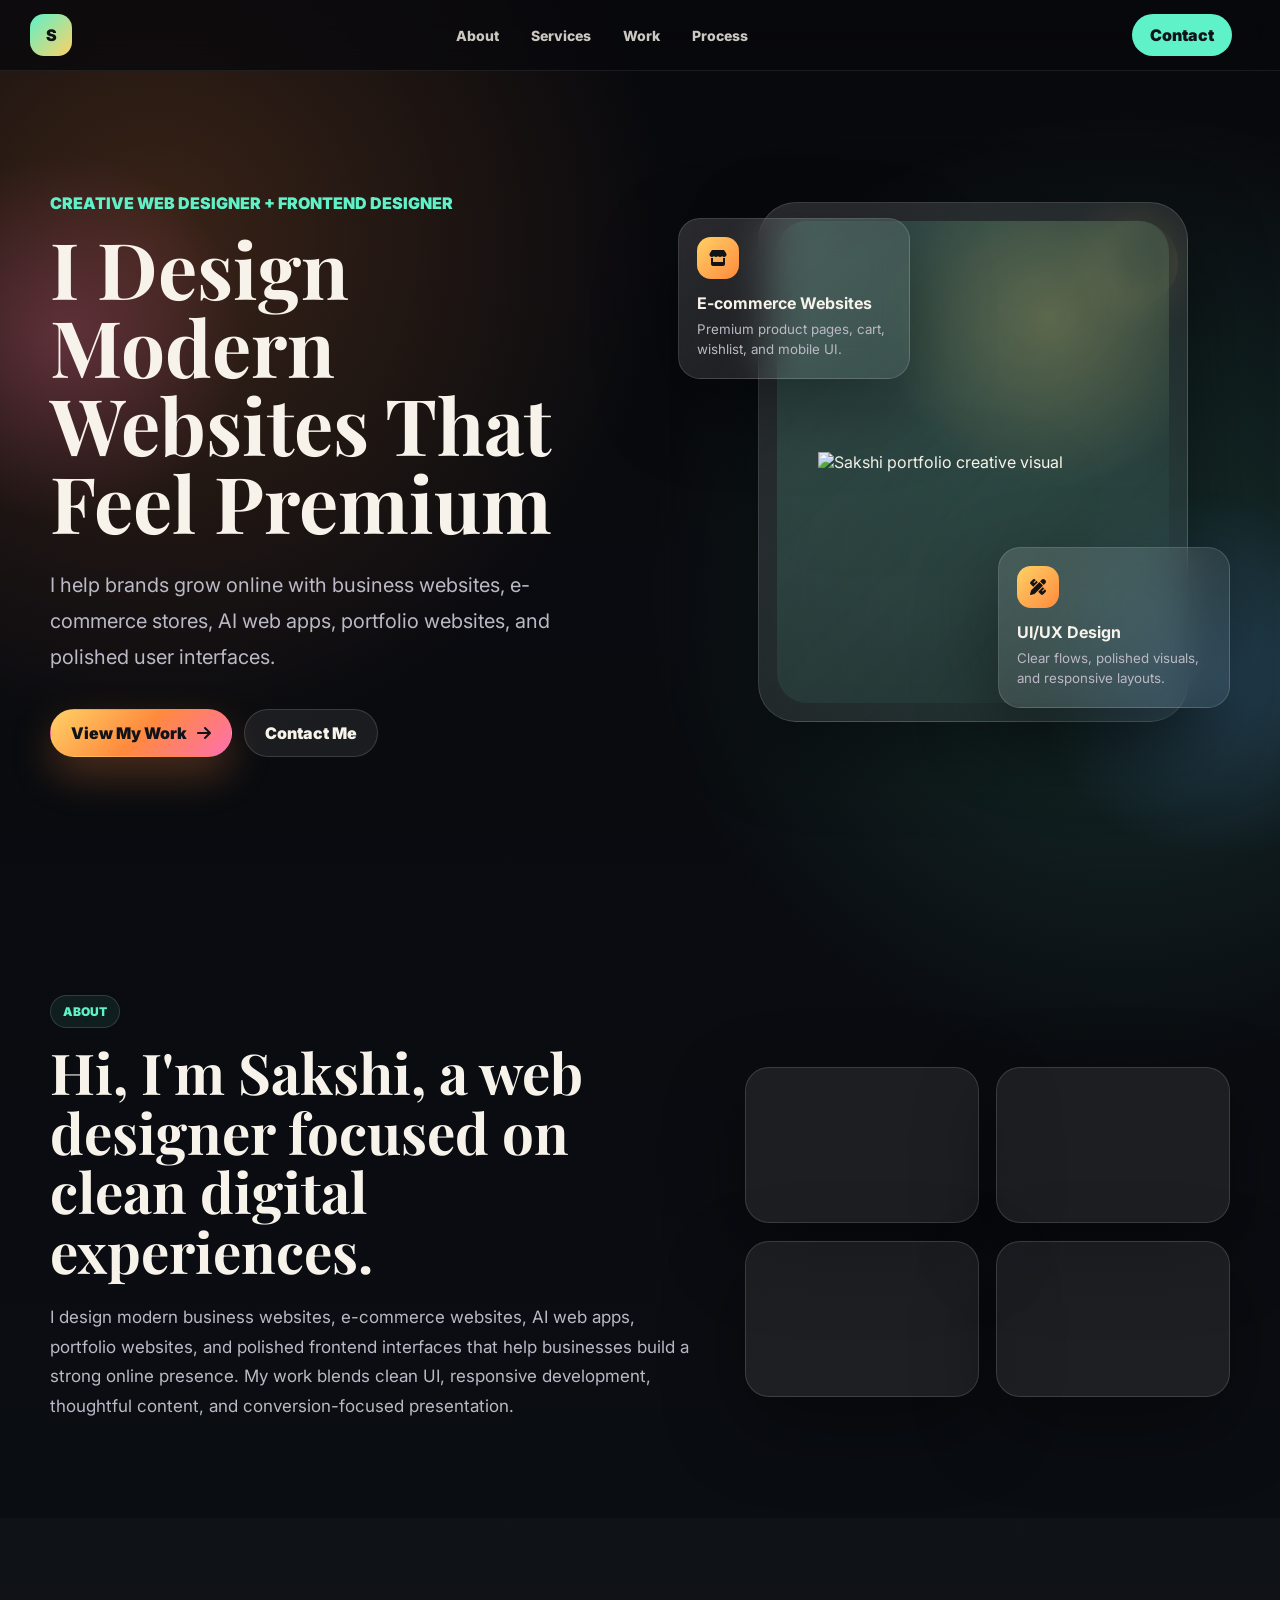
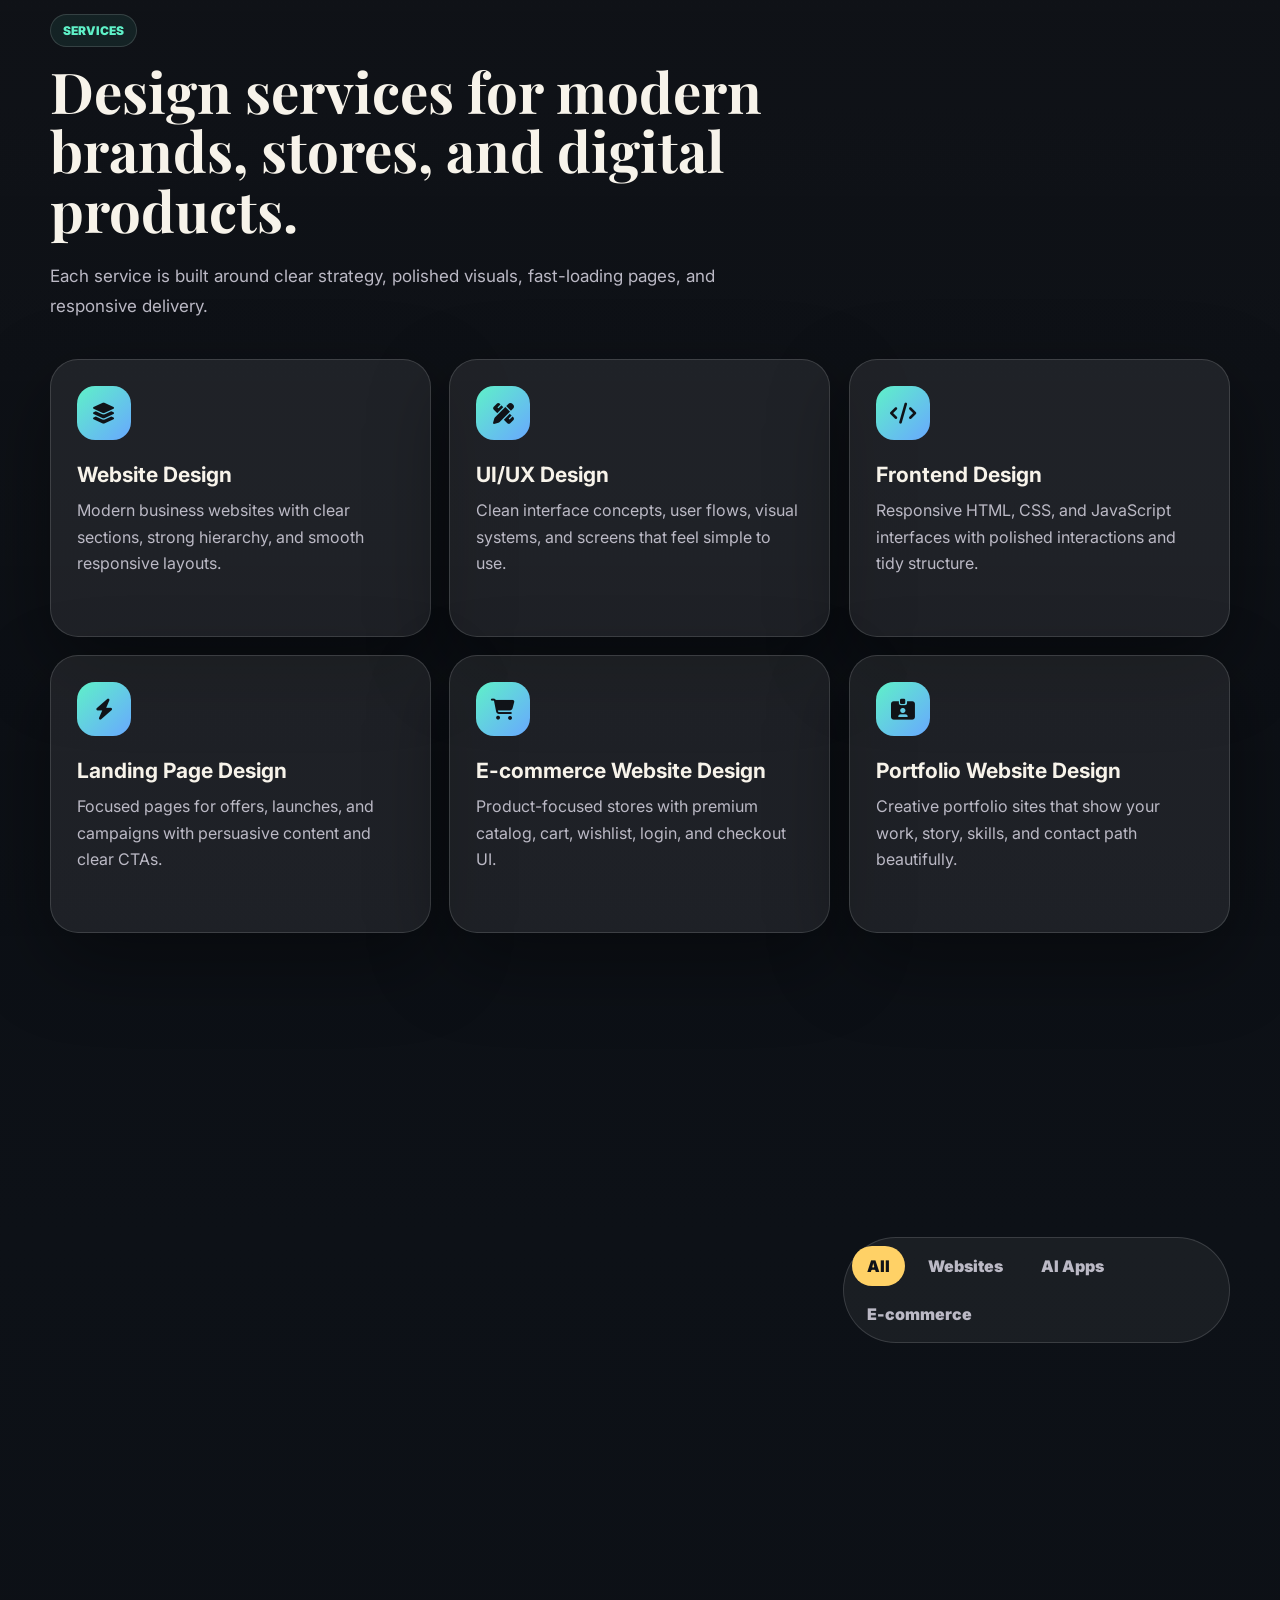
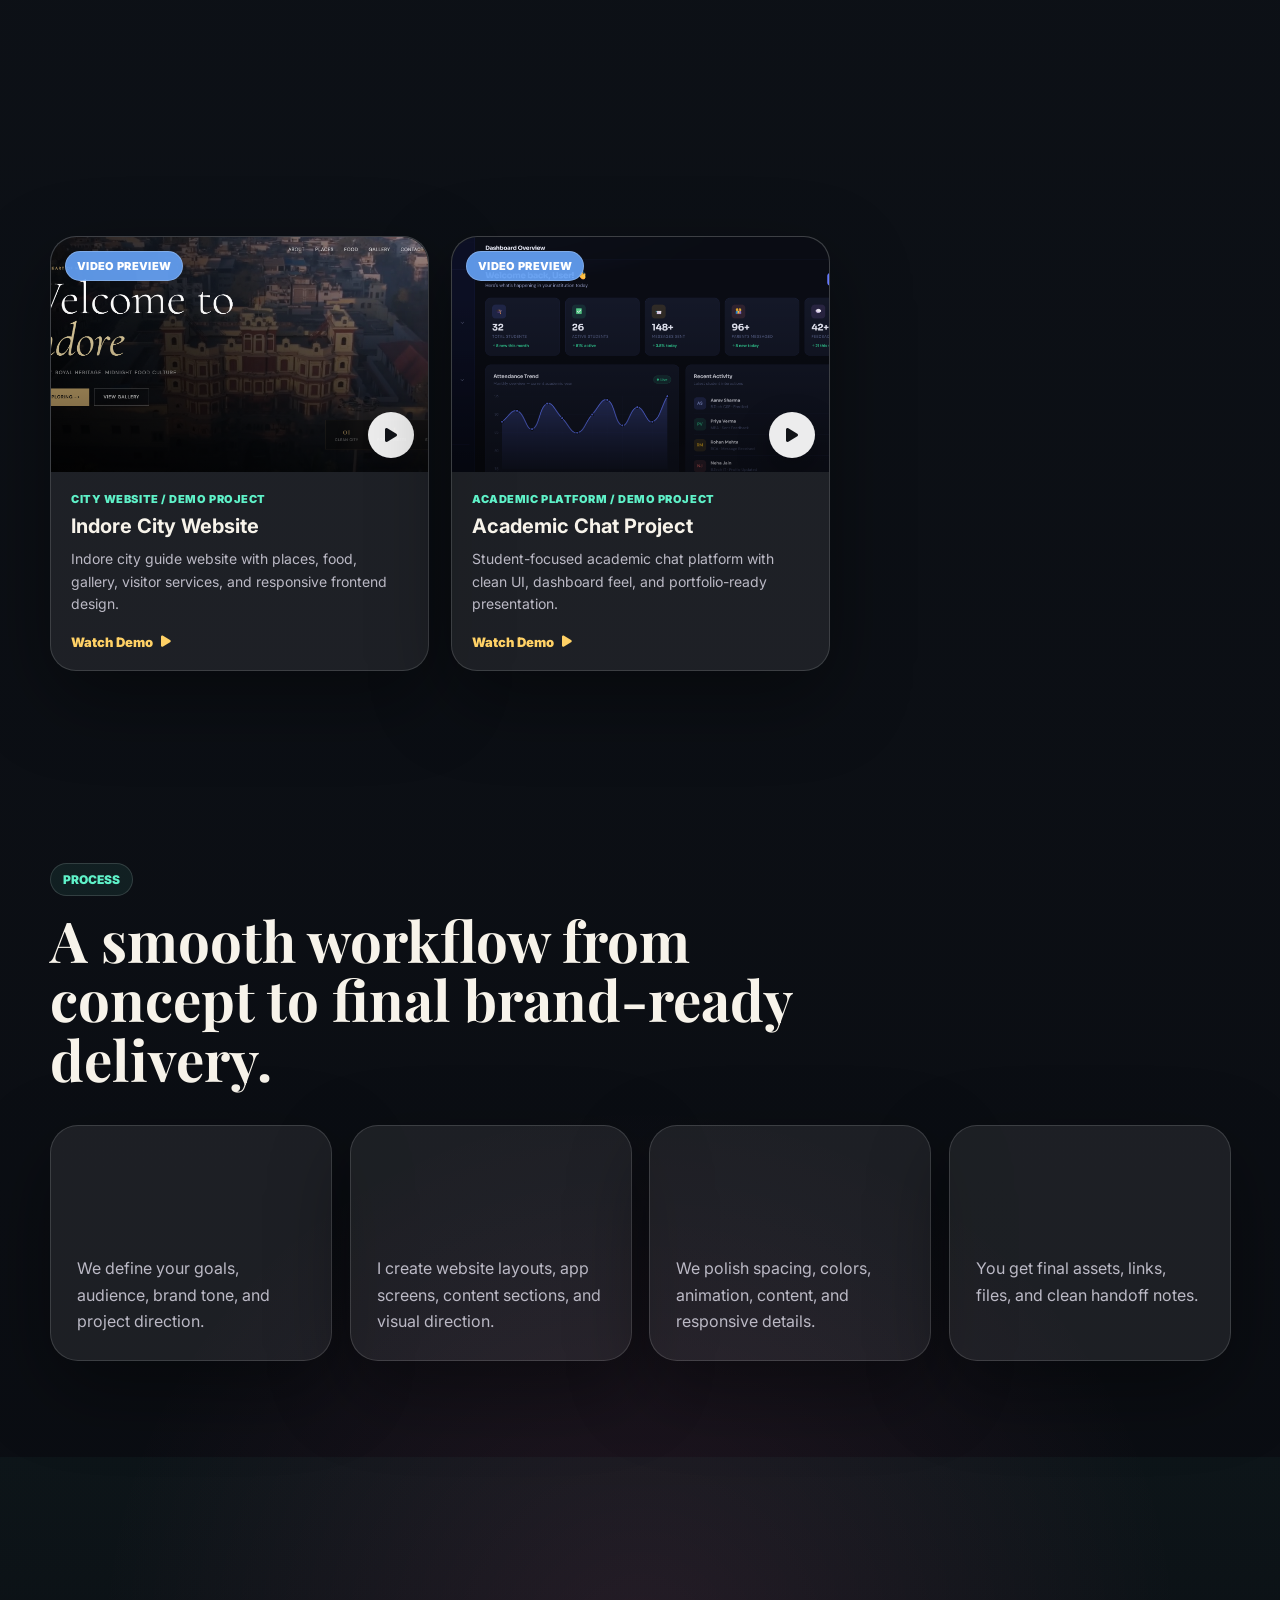
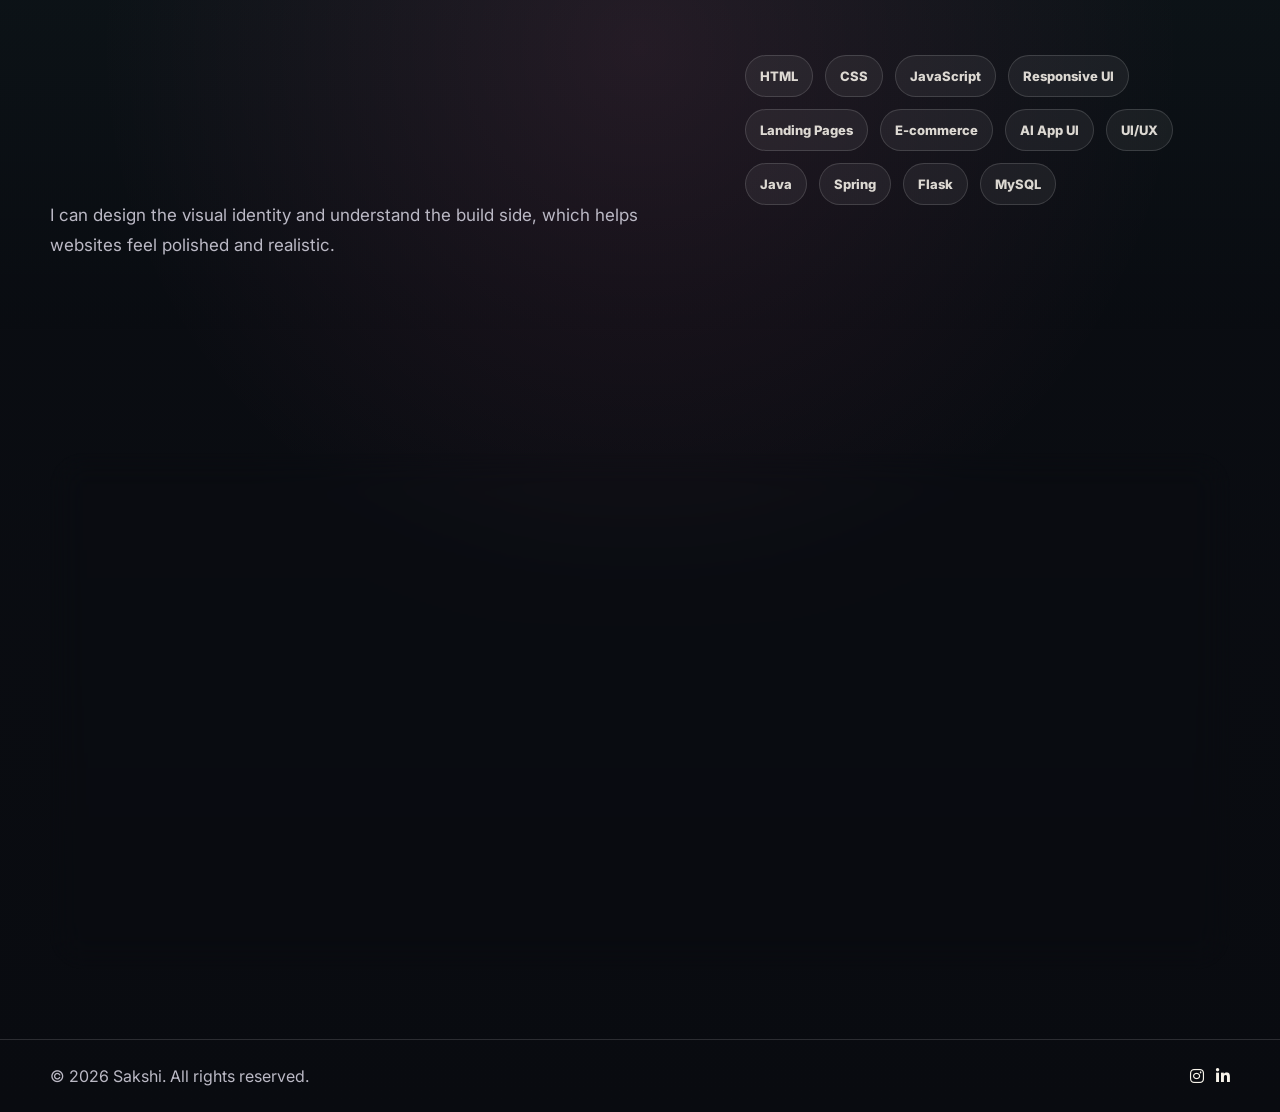
==== commit 6b4cd9bb: "add google tags" ====
--- a/index.html
+++ b/index.html
@@ -10,6 +10,15 @@
   <link href="https://fonts.googleapis.com/css2?family=Inter:wght@400;500;600;700;800;900&family=Playfair+Display:wght@700&display=swap" rel="stylesheet">
   <link rel="stylesheet" href="https://cdnjs.cloudflare.com/ajax/libs/font-awesome/6.5.0/css/all.min.css" crossorigin="anonymous" referrerpolicy="no-referrer" />
   <link rel="stylesheet" href="styles.css" />
+  <!-- Google tag (gtag.js) -->
+<script async src="https://www.googletagmanager.com/gtag/js?id=G-KP8WBV77G7"></script>
+<script>
+  window.dataLayer = window.dataLayer || [];
+  function gtag(){dataLayer.push(arguments);}
+  gtag('js', new Date());
+
+  gtag('config', 'G-KP8WBV77G7');
+</script>
 </head>
 <body>
   <div class="page-loader" aria-hidden="true"><span></span></div>
